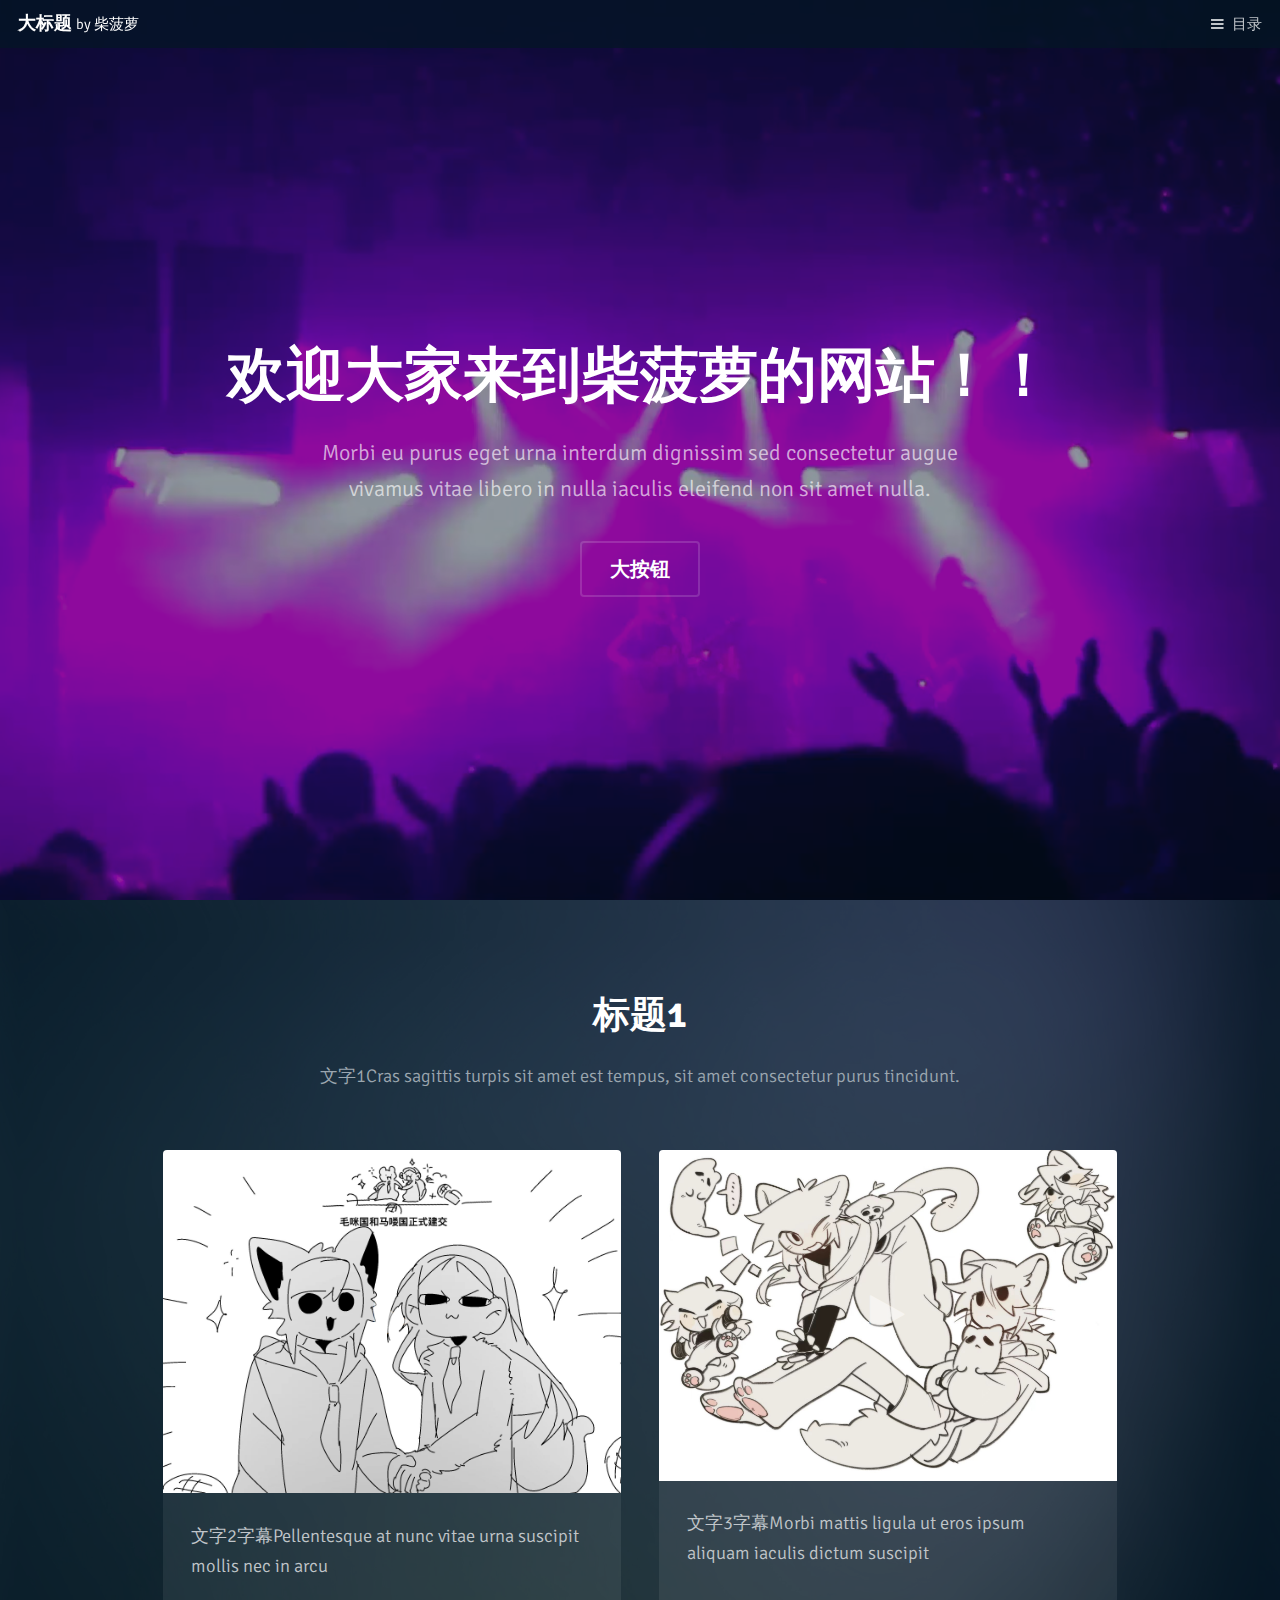
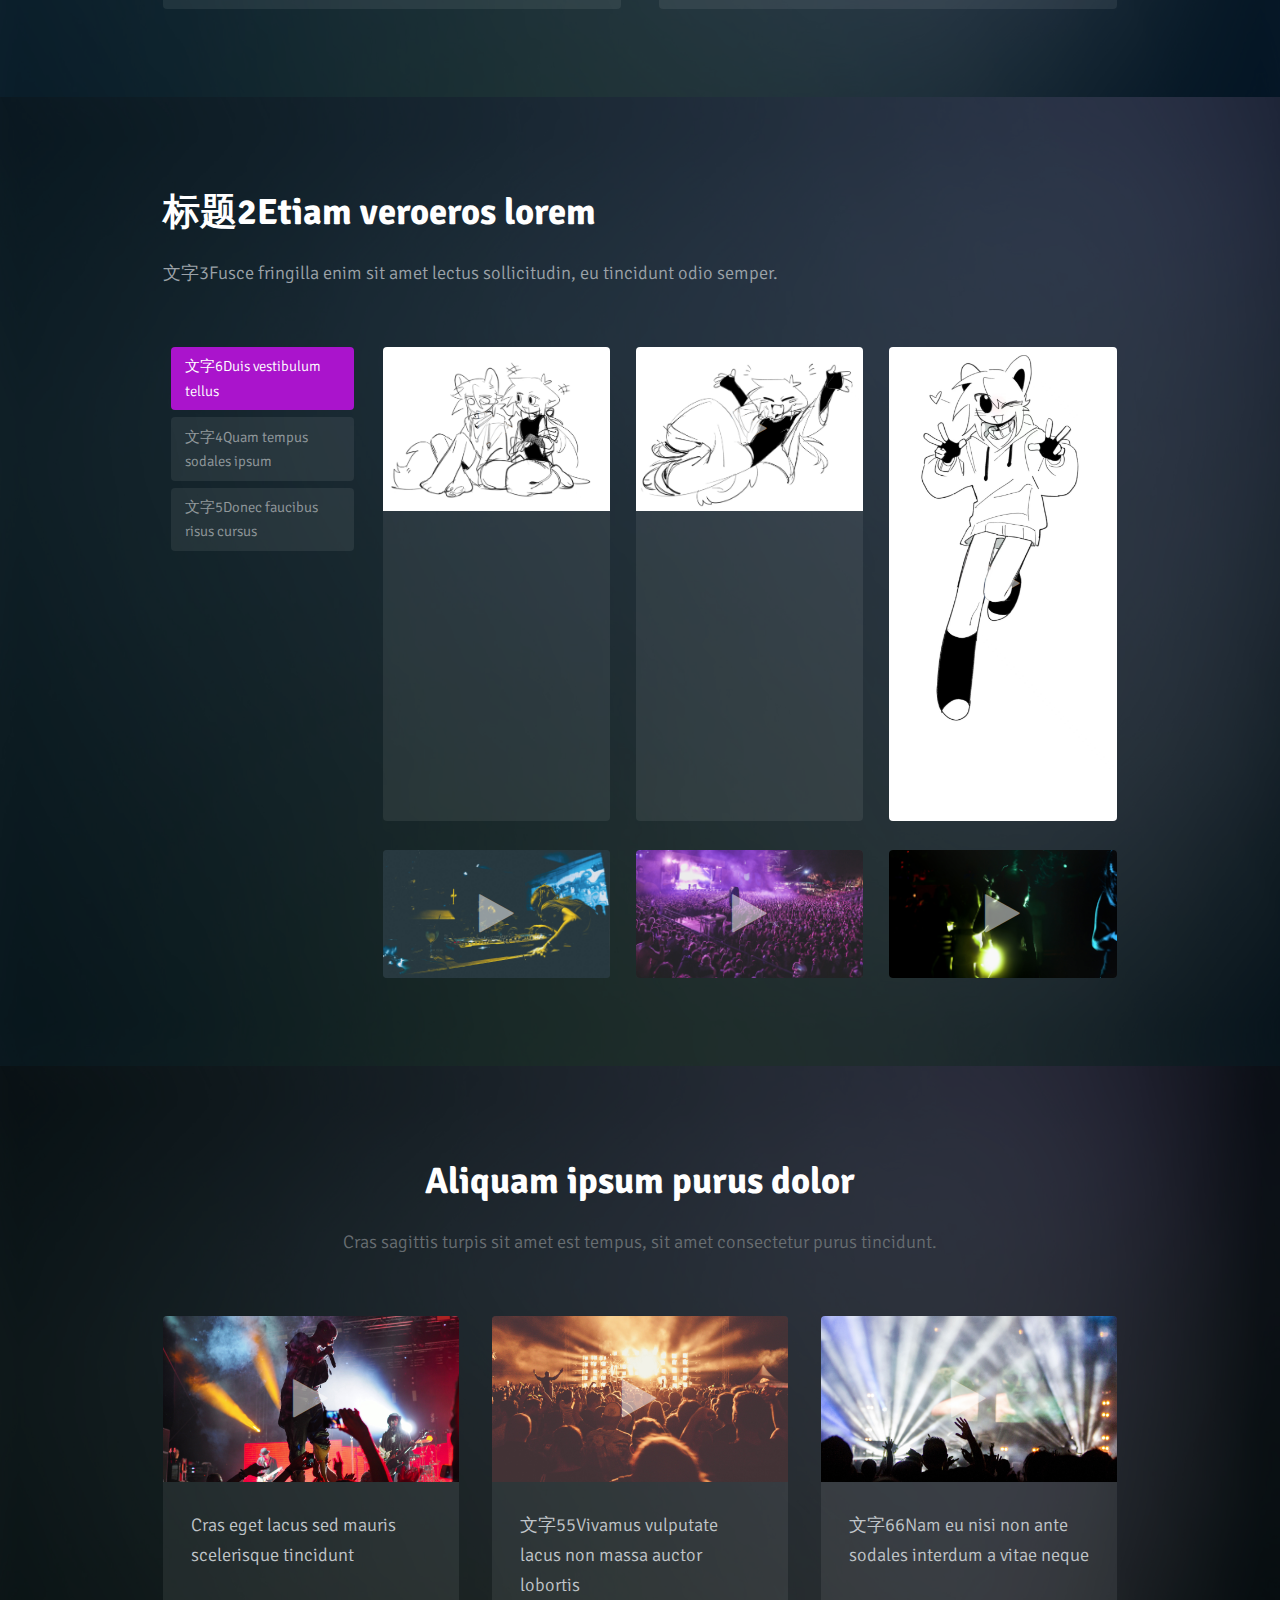
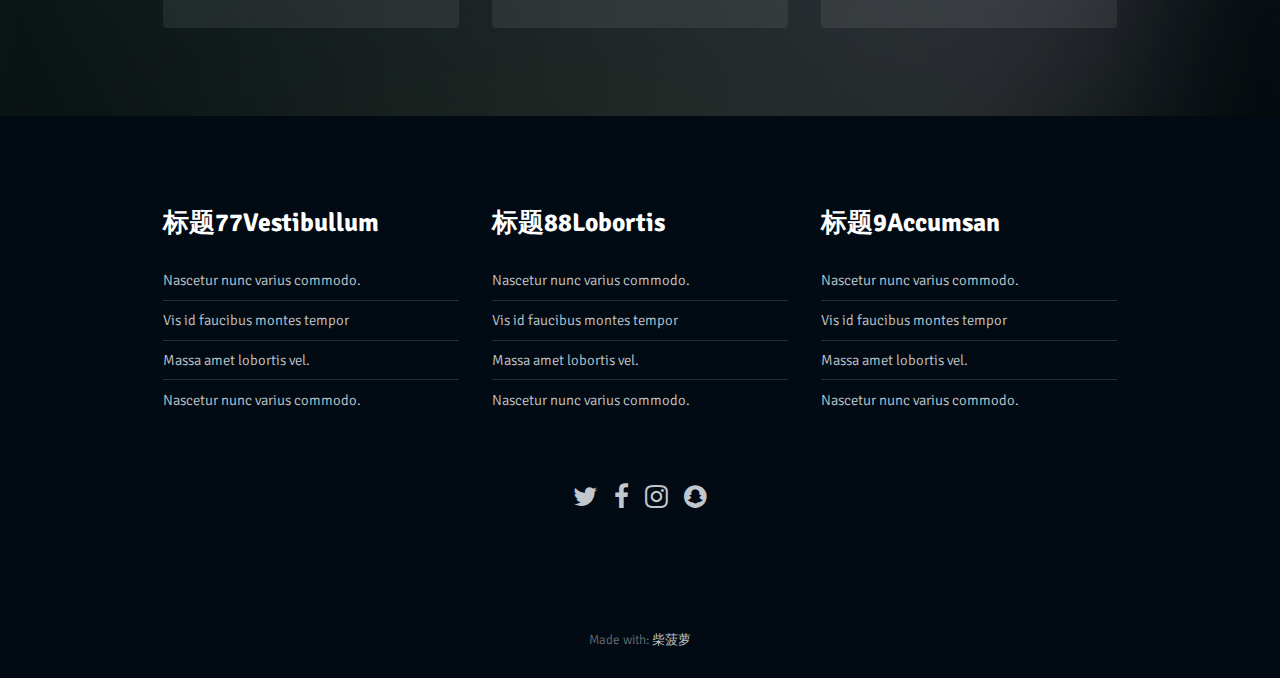
==== index.html @ 79ccf0c8 "第一次上传" ====
<!DOCTYPE HTML>
<!--
	Broadcast by TEMPLATED
	templated.co @templatedco
	Released for free under the Creative Commons Attribution 3.0 license (templated.co/license)
--><html>
	<head>
		<title>Chai Pineapple</title>
		<meta charset="utf-8">
		<meta name="robots" content="index, follow, max-image-preview:large, max-snippet:-1, max-video-preview:-1">
		<meta name="viewport" content="width=device-width, initial-scale=1">
		<link rel="stylesheet" href="assets/css/main.css">
	</head>
	<body>

		<!-- Header -->
			<header id="header">
				<h1><a href="#">大标题 <span>by 柴菠萝</span></a></h1>
				<a href="#menu">目录</a>
			</header>

		<!-- Nav -->
			<nav id="menu">
				<ul class="links">
					<li><a href="index.html">主页</a></li>
					<li><a href="generic.html">Generic</a></li>
					<li><a href="elements.html">Elements</a></li>
				</ul>
			</nav>

			<!-- Banner -->
			<!--
				To use a video as your background, set data-video to the name of your video without
				its extension (eg. images/banner). Your video must be available in both .mp4 and .webm
				formats to work correctly.
			-->
				<section id="banner" data-video="images/小视频菠萝">
					<div class="inner">
						<header>
							<h1>欢迎大家来到柴菠萝的网站！！</h1>
							<p>Morbi eu purus eget urna interdum dignissim sed consectetur augue<br>
							vivamus vitae libero in nulla iaculis eleifend non sit amet nulla.</p>
						</header>
						<a href="#main" class="button big alt scrolly">大按钮</a>
					</div>

				</section>

		<!-- Main -->
			<div id="main">

			<!-- One -->
				<section class="wrapper style1">
					<div class="inner">
						<header class="align-center">
							<h2>标题1</h2>
							<p>文字1Cras sagittis turpis sit amet est tempus, sit amet consectetur purus tincidunt.</p>
						</header>
						<!-- 2 Column Video Section -->
							<div class="flex flex-2">
								<div class="video col">
									<div class="image fit">
										<img src="images/建交.jpg" alt="">
										<div class="arrow">
											<div class="icon fa-play"></div>
										</div>
									</div>
									<p class="caption">
										文字2字幕Pellentesque at nunc vitae urna suscipit mollis nec in arcu
									</p>
									<a href="generic.html" class="link"><span>Click Me</span></a>
								</div>
								<div class="video col">
									<div class="image fit">
										<img src="images/双猫起飞图.jpg" alt="">
										<div class="arrow">
											<div class="icon fa-play"></div>
										</div>
									</div>
									<p class="caption">
										文字3字幕Morbi mattis ligula ut eros ipsum aliquam iaculis dictum suscipit
									</p>
									<a href="generic.html" class="link"><span>Click Me</span></a>
								</div>
							</div>
					</div>
				</section>

			<!-- Two -->
				<section class="wrapper style2">
					<div class="inner">
						<header>
							<h2>标题2Etiam veroeros lorem</h2>
							<p>文字3Fusce fringilla enim sit amet lectus sollicitudin, eu tincidunt odio semper.</p>
						</header>
						<!-- Tabbed Video Section -->
							<div class="flex flex-tabs">
								<ul class="tab-list">
									<li><a href="#" data-tab="tab-1" class="active">文字6Duis vestibulum tellus</a></li>
									<li><a href="#" data-tab="tab-2">文字4Quam tempus sodales ipsum</a></li>
									<li><a href="#" data-tab="tab-3">文字5Donec faucibus risus cursus</a></li>
								</ul>
								<div class="tabs">

									<!-- Tab 1 -->
										<div class="tab tab-1 flex flex-3 active">
											<!-- Video Thumbnail -->
												<div class="video col">
													<div class="image fit">
														<img src="images/双猫坐下图.jpg" alt="">
														<div class="arrow">
															<div class="icon fa-play"></div>
														</div>
													</div>
													<a href="generic.html" class="link"><span>Click Me</span></a>
												</div>
											<!-- Video Thumbnail -->
												<div class="video col">
													<div class="image fit">
														<img src="images/白猫举手欢呼.jpg" alt="">
														<div class="arrow">
															<div class="icon fa-play"></div>
														</div>
													</div>
													<a href="generic.html" class="link"><span>Click Me</span></a>
												</div>
											<!-- Video Thumbnail -->
												<div class="video col">
													<div class="image fit">
														<img src="images/白猫比叶.jpg" alt="">
														<div class="arrow">
															<div class="icon fa-play"></div>
														</div>
													</div>
													<a href="generic.html" class="link"><span>Click Me</span></a>
												</div>
											<!-- Video Thumbnail -->
												<div class="video col">
													<div class="image fit">
														<img src="images/pic04.jpg" alt="">
														<div class="arrow">
															<div class="icon fa-play"></div>
														</div>
													</div>
													<a href="generic.html" class="link"><span>Click Me</span></a>
												</div>
											<!-- Video Thumbnail -->
												<div class="video col">
													<div class="image fit">
														<img src="images/pic05.jpg" alt="">
														<div class="arrow">
															<div class="icon fa-play"></div>
														</div>
													</div>
													<a href="generic.html" class="link"><span>Click Me</span></a>
												</div>
											<!-- Video Thumbnail -->
												<div class="video col">
													<div class="image fit">
														<img src="images/pic06.jpg" alt="">
														<div class="arrow">
															<div class="icon fa-play"></div>
														</div>
													</div>
													<a href="generic.html" class="link"><span>Click Me</span></a>
												</div>
										</div>

									<!-- Tab 2 -->
										<div class="tab tab-2 flex flex-3">
											<!-- Video Thumbnail -->
												<div class="video col">
													<div class="image fit">
														<img src="images/pic06.jpg" alt="">
														<div class="arrow">
															<div class="icon fa-play"></div>
														</div>
													</div>
													<a href="generic.html" class="link"><span>Click Me</span></a>
												</div>
											<!-- Video Thumbnail -->
												<div class="video col">
													<div class="image fit">
														<img src="images/pic05.jpg" alt="">
														<div class="arrow">
															<div class="icon fa-play"></div>
														</div>
													</div>
													<a href="generic.html" class="link"><span>Click Me</span></a>
												</div>
											<!-- Video Thumbnail -->
												<div class="video col">
													<div class="image fit">
														<img src="images/pic04.jpg" alt="">
														<div class="arrow">
															<div class="icon fa-play"></div>
														</div>
													</div>
													<a href="generic.html" class="link"><span>Click Me</span></a>
												</div>
											<!-- Video Thumbnail -->
												<div class="video col">
													<div class="image fit">
														<img src="images/pic03.jpg" alt="">
														<div class="arrow">
															<div class="icon fa-play"></div>
														</div>
													</div>
													<a href="generic.html" class="link"><span>Click Me</span></a>
												</div>
											<!-- Video Thumbnail -->
												<div class="video col">
													<div class="image fit">
														<img src="images/pic02.jpg" alt="">
														<div class="arrow">
															<div class="icon fa-play"></div>
														</div>
													</div>
													<a href="generic.html" class="link"><span>Click Me</span></a>
												</div>
											<!-- Video Thumbnail -->
												<div class="video col">
													<div class="image fit">
														<img src="images/pic01.jpg" alt="">
														<div class="arrow">
															<div class="icon fa-play"></div>
														</div>
													</div>
													<a href="generic.html" class="link"><span>Click Me</span></a>
												</div>
										</div>

									<!-- Tab 3 -->
										<div class="tab tab-3 flex flex-3">
											<!-- Video Thumbnail -->
												<div class="video col">
													<div class="image fit">
														<img src="images/pic03.jpg" alt="">
														<div class="arrow">
															<div class="icon fa-play"></div>
														</div>
													</div>
													<a href="generic.html" class="link"><span>Click Me</span></a>
												</div>
											<!-- Video Thumbnail -->
												<div class="video col">
													<div class="image fit">
														<img src="images/pic02.jpg" alt="">
														<div class="arrow">
															<div class="icon fa-play"></div>
														</div>
													</div>
													<a href="generic.html" class="link"><span>Click Me</span></a>
												</div>
											<!-- Video Thumbnail -->
												<div class="video col">
													<div class="image fit">
														<img src="images/pic01.jpg" alt="">
														<div class="arrow">
															<div class="icon fa-play"></div>
														</div>
													</div>
													<a href="generic.html" class="link"><span>Click Me</span></a>
												</div>
											<!-- Video Thumbnail -->
												<div class="video col">
													<div class="image fit">
														<img src="images/pic06.jpg" alt="">
														<div class="arrow">
															<div class="icon fa-play"></div>
														</div>
													</div>
													<a href="generic.html" class="link"><span>Click Me</span></a>
												</div>
											<!-- Video Thumbnail -->
												<div class="video col">
													<div class="image fit">
														<img src="images/pic05.jpg" alt="">
														<div class="arrow">
															<div class="icon fa-play"></div>
														</div>
													</div>
													<a href="generic.html" class="link"><span>Click Me</span></a>
												</div>
											<!-- Video Thumbnail -->
												<div class="video col">
													<div class="image fit">
														<img src="images/pic04.jpg" alt="">
														<div class="arrow">
															<div class="icon fa-play"></div>
														</div>
													</div>
													<a href="generic.html" class="link"><span>Click Me</span></a>
												</div>
										</div>

								</div>
							</div>
					</div>
				</section>

			<!-- Three -->
				<section class="wrapper ">
					<div class="inner">
						<header class="align-center">
							<h2>Aliquam ipsum purus dolor</h2>
							<p>Cras sagittis turpis sit amet est tempus, sit amet consectetur purus tincidunt.</p>
						</header>

						<!-- 3 Column Video Section -->
							<div class="flex flex-3">
								<div class="video col">
									<div class="image fit">
										<img src="images/pic09.jpg" alt="">
										<div class="arrow">
											<div class="icon fa-play"></div>
										</div>
									</div>
									<p class="caption">
										Cras eget lacus sed mauris scelerisque tincidunt
									</p>
									<a href="generic.html" class="link"><span>Click Me</span></a>
								</div>
								<div class="video col">
									<div class="image fit">
										<img src="images/pic10.jpg" alt="">
										<div class="arrow">
											<div class="icon fa-play"></div>
										</div>
									</div>
									<p class="caption">
										文字55Vivamus vulputate lacus non massa auctor lobortis
									</p>
									<a href="generic.html" class="link"><span>Click Me</span></a>
								</div>
								<div class="video col">
									<div class="image fit">
										<img src="images/pic11.jpg" alt="">
										<div class="arrow">
											<div class="icon fa-play"></div>
										</div>
									</div>
									<p class="caption">
										文字66Nam eu nisi non ante sodales interdum a vitae neque
									</p>
									<a href="generic.html" class="link"><span>Click Me</span></a>
								</div>
							</div>
					</div>
				</section>

			</div>

		<!-- Footer -->
			<footer id="footer">
				<div class="inner">
					<div class="flex flex-3">
						<div class="col">
							<h3>标题77Vestibullum</h3>
							<ul class="alt">
								<li><a href="#">Nascetur nunc varius commodo.</a></li>
								<li><a href="#">Vis id faucibus montes tempor</a></li>
								<li><a href="#">Massa amet lobortis vel.</a></li>
								<li><a href="#">Nascetur nunc varius commodo.</a></li>
							</ul>
						</div>
						<div class="col">
							<h3>标题88Lobortis</h3>
							<ul class="alt">
								<li><a href="#">Nascetur nunc varius commodo.</a></li>
								<li><a href="#">Vis id faucibus montes tempor</a></li>
								<li><a href="#">Massa amet lobortis vel.</a></li>
								<li><a href="#">Nascetur nunc varius commodo.</a></li>
							</ul>
						</div>
						<div class="col">
							<h3>标题9Accumsan</h3>
							<ul class="alt">
								<li><a href="#">Nascetur nunc varius commodo.</a></li>
								<li><a href="#">Vis id faucibus montes tempor</a></li>
								<li><a href="#">Massa amet lobortis vel.</a></li>
								<li><a href="#">Nascetur nunc varius commodo.</a></li>
							</ul>
						</div>
					</div>
				</div>
				<div class="copyright">
					<ul class="icons">
						<li><a href="#" class="icon fa-twitter"><span class="label">Twitter</span></a></li>
						<li><a href="#" class="icon fa-facebook"><span class="label">Facebook</span></a></li>
						<li><a href="#" class="icon fa-instagram"><span class="label">Instagram</span></a></li>
						<li><a href="#" class="icon fa-snapchat"><span class="label">Snapchat</span></a></li>
					</ul>
				</div>
			</footer>

		<div class="copyright">
			Made with: <a href="https://templated.co/">柴菠萝</a>
		</div>

		<!-- Scripts -->
			<script src="assets/js/jquery.min.js"></script>
			<script src="assets/js/jquery.scrolly.min.js"></script>
			<script src="assets/js/skel.min.js"></script>
			<script src="assets/js/util.js"></script>
			<script src="assets/js/main.js"></script>

	</body>
</html>
---- assets/css/main.css ----
@charset "UTF-8";
@import url(font-awesome.min.css);
@import url("https://fonts.googleapis.com/css?family=Signika:300,700");

/*
	Broadcast by TEMPLATED
	templated.co @templatedco
	Released for free under the Creative Commons Attribution 3.0 license (templated.co/license)
*/

/* Reset */

	html, body, div, span, applet, object, iframe, h1, h2, h3, h4, h5, h6, p, blockquote, pre, a, abbr, acronym, address, big, cite, code, del, dfn, em, img, ins, kbd, q, s, samp, small, strike, strong, sub, sup, tt, var, b, u, i, center, dl, dt, dd, ol, ul, li, fieldset, form, label, legend, table, caption, tbody, tfoot, thead, tr, th, td, article, aside, canvas, details, embed, figure, figcaption, footer, header, hgroup, menu, nav, output, ruby, section, summary, time, mark, audio, video {
		margin: 0;
		padding: 0;
		border: 0;
		font-size: 100%;
		font: inherit;
		vertical-align: baseline;
	}
.image.fit img {
	width: 100%;
	height: auto;
}
	article, aside, details, figcaption, figure, footer, header, hgroup, menu, nav, section {
		display: block;
	}

	body {
		line-height: 1;
	}

	ol, ul {
		list-style: none;
	}

	blockquote, q {
		quotes: none;
	}

	blockquote:before, blockquote:after, q:before, q:after {
		content: '';
		content: none;
	}

	table {
		border-collapse: collapse;
		border-spacing: 0;
	}

	body {
		-webkit-text-size-adjust: none;
	}

/* Box Model */

	*, *:before, *:after {
		-moz-box-sizing: border-box;
		-webkit-box-sizing: border-box;
		box-sizing: border-box;
	}

/* Containers */

	.container {
		margin-left: auto;
		margin-right: auto;
	}

	.container.\31 25\25 {
		width: 100%;
		max-width: 100em;
		min-width: 80em;
	}

	.container.\37 5\25 {
		width: 60em;
	}

	.container.\35 0\25 {
		width: 40em;
	}

	.container.\32 5\25 {
		width: 20em;
	}

	.container {
		width: 80em;
	}

	@media screen and (max-width: 1680px) {

		.container.\31 25\25 {
			width: 100%;
			max-width: 100em;
			min-width: 80em;
		}

		.container.\37 5\25 {
			width: 60em;
		}

		.container.\35 0\25 {
			width: 40em;
		}

		.container.\32 5\25 {
			width: 20em;
		}

		.container {
			width: 80em;
		}

	}

	@media screen and (max-width: 1280px) {

		.container.\31 25\25 {
			width: 100%;
			max-width: 81.25em;
			min-width: 65em;
		}

		.container.\37 5\25 {
			width: 48.75em;
		}

		.container.\35 0\25 {
			width: 32.5em;
		}

		.container.\32 5\25 {
			width: 16.25em;
		}

		.container {
			width: 65em;
		}

	}

	@media screen and (max-width: 980px) {

		.container.\31 25\25 {
			width: 100%;
			max-width: 112.5%;
			min-width: 90%;
		}

		.container.\37 5\25 {
			width: 67.5%;
		}

		.container.\35 0\25 {
			width: 45%;
		}

		.container.\32 5\25 {
			width: 22.5%;
		}

		.container {
			width: 90%;
		}

	}

	@media screen and (max-width: 736px) {

		.container.\31 25\25 {
			width: 100%;
			max-width: 112.5%;
			min-width: 90%;
		}

		.container.\37 5\25 {
			width: 67.5%;
		}

		.container.\35 0\25 {
			width: 45%;
		}

		.container.\32 5\25 {
			width: 22.5%;
		}

		.container {
			width: 90% !important;
		}

	}

	@media screen and (max-width: 480px) {

		.container.\31 25\25 {
			width: 100%;
			max-width: 112.5%;
			min-width: 90%;
		}

		.container.\37 5\25 {
			width: 67.5%;
		}

		.container.\35 0\25 {
			width: 45%;
		}

		.container.\32 5\25 {
			width: 22.5%;
		}

		.container {
			width: 90% !important;
		}

	}

/* Grid */

	.row {
		border-bottom: solid 1px transparent;
		-moz-box-sizing: border-box;
		-webkit-box-sizing: border-box;
		box-sizing: border-box;
	}

	.row > * {
		float: left;
		-moz-box-sizing: border-box;
		-webkit-box-sizing: border-box;
		box-sizing: border-box;
	}

	.row:after, .row:before {
		content: '';
		display: block;
		clear: both;
		height: 0;
	}

	.row.uniform > * > :first-child {
		margin-top: 0;
	}

	.row.uniform > * > :last-child {
		margin-bottom: 0;
	}

	.row.\30 \25 > * {
		padding: 0 0 0 0em;
	}

	.row.\30 \25 {
		margin: 0 0 -1px 0em;
	}

	.row.uniform.\30 \25 > * {
		padding: 0em 0 0 0em;
	}

	.row.uniform.\30 \25 {
		margin: 0em 0 -1px 0em;
	}

	.row > * {
		padding: 0 0 0 2em;
	}

	.row {
		margin: 0 0 -1px -2em;
	}

	.row.uniform > * {
		padding: 2em 0 0 2em;
	}

	.row.uniform {
		margin: -2em 0 -1px -2em;
	}

	.row.\32 00\25 > * {
		padding: 0 0 0 4em;
	}

	.row.\32 00\25 {
		margin: 0 0 -1px -4em;
	}

	.row.uniform.\32 00\25 > * {
		padding: 4em 0 0 4em;
	}

	.row.uniform.\32 00\25 {
		margin: -4em 0 -1px -4em;
	}

	.row.\31 50\25 > * {
		padding: 0 0 0 3em;
	}

	.row.\31 50\25 {
		margin: 0 0 -1px -3em;
	}

	.row.uniform.\31 50\25 > * {
		padding: 3em 0 0 3em;
	}

	.row.uniform.\31 50\25 {
		margin: -3em 0 -1px -3em;
	}

	.row.\35 0\25 > * {
		padding: 0 0 0 1em;
	}

	.row.\35 0\25 {
		margin: 0 0 -1px -1em;
	}

	.row.uniform.\35 0\25 > * {
		padding: 1em 0 0 1em;
	}

	.row.uniform.\35 0\25 {
		margin: -1em 0 -1px -1em;
	}

	.row.\32 5\25 > * {
		padding: 0 0 0 0.5em;
	}

	.row.\32 5\25 {
		margin: 0 0 -1px -0.5em;
	}

	.row.uniform.\32 5\25 > * {
		padding: 0.5em 0 0 0.5em;
	}

	.row.uniform.\32 5\25 {
		margin: -0.5em 0 -1px -0.5em;
	}

	.\31 2u, .\31 2u\24 {
		width: 100%;
		clear: none;
		margin-left: 0;
	}

	.\31 1u, .\31 1u\24 {
		width: 91.6666666667%;
		clear: none;
		margin-left: 0;
	}

	.\31 0u, .\31 0u\24 {
		width: 83.3333333333%;
		clear: none;
		margin-left: 0;
	}

	.\39 u, .\39 u\24 {
		width: 75%;
		clear: none;
		margin-left: 0;
	}

	.\38 u, .\38 u\24 {
		width: 66.6666666667%;
		clear: none;
		margin-left: 0;
	}

	.\37 u, .\37 u\24 {
		width: 58.3333333333%;
		clear: none;
		margin-left: 0;
	}

	.\36 u, .\36 u\24 {
		width: 50%;
		clear: none;
		margin-left: 0;
	}

	.\35 u, .\35 u\24 {
		width: 41.6666666667%;
		clear: none;
		margin-left: 0;
	}

	.\34 u, .\34 u\24 {
		width: 33.3333333333%;
		clear: none;
		margin-left: 0;
	}

	.\33 u, .\33 u\24 {
		width: 25%;
		clear: none;
		margin-left: 0;
	}

	.\32 u, .\32 u\24 {
		width: 16.6666666667%;
		clear: none;
		margin-left: 0;
	}

	.\31 u, .\31 u\24 {
		width: 8.3333333333%;
		clear: none;
		margin-left: 0;
	}

	.\31 2u\24 + *,
	.\31 1u\24 + *,
	.\31 0u\24 + *,
	.\39 u\24 + *,
	.\38 u\24 + *,
	.\37 u\24 + *,
	.\36 u\24 + *,
	.\35 u\24 + *,
	.\34 u\24 + *,
	.\33 u\24 + *,
	.\32 u\24 + *,
	.\31 u\24 + * {
		clear: left;
	}

	.\-11u {
		margin-left: 91.66667%;
	}

	.\-10u {
		margin-left: 83.33333%;
	}

	.\-9u {
		margin-left: 75%;
	}

	.\-8u {
		margin-left: 66.66667%;
	}

	.\-7u {
		margin-left: 58.33333%;
	}

	.\-6u {
		margin-left: 50%;
	}

	.\-5u {
		margin-left: 41.66667%;
	}

	.\-4u {
		margin-left: 33.33333%;
	}

	.\-3u {
		margin-left: 25%;
	}

	.\-2u {
		margin-left: 16.66667%;
	}

	.\-1u {
		margin-left: 8.33333%;
	}

	@media screen and (max-width: 1680px) {

		.row > * {
			padding: 0 0 0 2em;
		}

		.row {
			margin: 0 0 -1px -2em;
		}

		.row.uniform > * {
			padding: 2em 0 0 2em;
		}

		.row.uniform {
			margin: -2em 0 -1px -2em;
		}

		.row.\32 00\25 > * {
			padding: 0 0 0 4em;
		}

		.row.\32 00\25 {
			margin: 0 0 -1px -4em;
		}

		.row.uniform.\32 00\25 > * {
			padding: 4em 0 0 4em;
		}

		.row.uniform.\32 00\25 {
			margin: -4em 0 -1px -4em;
		}

		.row.\31 50\25 > * {
			padding: 0 0 0 3em;
		}

		.row.\31 50\25 {
			margin: 0 0 -1px -3em;
		}

		.row.uniform.\31 50\25 > * {
			padding: 3em 0 0 3em;
		}

		.row.uniform.\31 50\25 {
			margin: -3em 0 -1px -3em;
		}

		.row.\35 0\25 > * {
			padding: 0 0 0 1em;
		}

		.row.\35 0\25 {
			margin: 0 0 -1px -1em;
		}

		.row.uniform.\35 0\25 > * {
			padding: 1em 0 0 1em;
		}

		.row.uniform.\35 0\25 {
			margin: -1em 0 -1px -1em;
		}

		.row.\32 5\25 > * {
			padding: 0 0 0 0.5em;
		}

		.row.\32 5\25 {
			margin: 0 0 -1px -0.5em;
		}

		.row.uniform.\32 5\25 > * {
			padding: 0.5em 0 0 0.5em;
		}

		.row.uniform.\32 5\25 {
			margin: -0.5em 0 -1px -0.5em;
		}

		.\31 2u\28xlarge\29, .\31 2u\24\28xlarge\29 {
			width: 100%;
			clear: none;
			margin-left: 0;
		}

		.\31 1u\28xlarge\29, .\31 1u\24\28xlarge\29 {
			width: 91.6666666667%;
			clear: none;
			margin-left: 0;
		}

		.\31 0u\28xlarge\29, .\31 0u\24\28xlarge\29 {
			width: 83.3333333333%;
			clear: none;
			margin-left: 0;
		}

		.\39 u\28xlarge\29, .\39 u\24\28xlarge\29 {
			width: 75%;
			clear: none;
			margin-left: 0;
		}

		.\38 u\28xlarge\29, .\38 u\24\28xlarge\29 {
			width: 66.6666666667%;
			clear: none;
			margin-left: 0;
		}

		.\37 u\28xlarge\29, .\37 u\24\28xlarge\29 {
			width: 58.3333333333%;
			clear: none;
			margin-left: 0;
		}

		.\36 u\28xlarge\29, .\36 u\24\28xlarge\29 {
			width: 50%;
			clear: none;
			margin-left: 0;
		}

		.\35 u\28xlarge\29, .\35 u\24\28xlarge\29 {
			width: 41.6666666667%;
			clear: none;
			margin-left: 0;
		}

		.\34 u\28xlarge\29, .\34 u\24\28xlarge\29 {
			width: 33.3333333333%;
			clear: none;
			margin-left: 0;
		}

		.\33 u\28xlarge\29, .\33 u\24\28xlarge\29 {
			width: 25%;
			clear: none;
			margin-left: 0;
		}

		.\32 u\28xlarge\29, .\32 u\24\28xlarge\29 {
			width: 16.6666666667%;
			clear: none;
			margin-left: 0;
		}

		.\31 u\28xlarge\29, .\31 u\24\28xlarge\29 {
			width: 8.3333333333%;
			clear: none;
			margin-left: 0;
		}

		.\31 2u\24\28xlarge\29 + *,
		.\31 1u\24\28xlarge\29 + *,
		.\31 0u\24\28xlarge\29 + *,
		.\39 u\24\28xlarge\29 + *,
		.\38 u\24\28xlarge\29 + *,
		.\37 u\24\28xlarge\29 + *,
		.\36 u\24\28xlarge\29 + *,
		.\35 u\24\28xlarge\29 + *,
		.\34 u\24\28xlarge\29 + *,
		.\33 u\24\28xlarge\29 + *,
		.\32 u\24\28xlarge\29 + *,
		.\31 u\24\28xlarge\29 + * {
			clear: left;
		}

		.\-11u\28xlarge\29 {
			margin-left: 91.66667%;
		}

		.\-10u\28xlarge\29 {
			margin-left: 83.33333%;
		}

		.\-9u\28xlarge\29 {
			margin-left: 75%;
		}

		.\-8u\28xlarge\29 {
			margin-left: 66.66667%;
		}

		.\-7u\28xlarge\29 {
			margin-left: 58.33333%;
		}

		.\-6u\28xlarge\29 {
			margin-left: 50%;
		}

		.\-5u\28xlarge\29 {
			margin-left: 41.66667%;
		}

		.\-4u\28xlarge\29 {
			margin-left: 33.33333%;
		}

		.\-3u\28xlarge\29 {
			margin-left: 25%;
		}

		.\-2u\28xlarge\29 {
			margin-left: 16.66667%;
		}

		.\-1u\28xlarge\29 {
			margin-left: 8.33333%;
		}

	}

	@media screen and (max-width: 1280px) {

		.row > * {
			padding: 0 0 0 1.5em;
		}

		.row {
			margin: 0 0 -1px -1.5em;
		}

		.row.uniform > * {
			padding: 1.5em 0 0 1.5em;
		}

		.row.uniform {
			margin: -1.5em 0 -1px -1.5em;
		}

		.row.\32 00\25 > * {
			padding: 0 0 0 3em;
		}

		.row.\32 00\25 {
			margin: 0 0 -1px -3em;
		}

		.row.uniform.\32 00\25 > * {
			padding: 3em 0 0 3em;
		}

		.row.uniform.\32 00\25 {
			margin: -3em 0 -1px -3em;
		}

		.row.\31 50\25 > * {
			padding: 0 0 0 2.25em;
		}

		.row.\31 50\25 {
			margin: 0 0 -1px -2.25em;
		}

		.row.uniform.\31 50\25 > * {
			padding: 2.25em 0 0 2.25em;
		}

		.row.uniform.\31 50\25 {
			margin: -2.25em 0 -1px -2.25em;
		}

		.row.\35 0\25 > * {
			padding: 0 0 0 0.75em;
		}

		.row.\35 0\25 {
			margin: 0 0 -1px -0.75em;
		}

		.row.uniform.\35 0\25 > * {
			padding: 0.75em 0 0 0.75em;
		}

		.row.uniform.\35 0\25 {
			margin: -0.75em 0 -1px -0.75em;
		}

		.row.\32 5\25 > * {
			padding: 0 0 0 0.375em;
		}

		.row.\32 5\25 {
			margin: 0 0 -1px -0.375em;
		}

		.row.uniform.\32 5\25 > * {
			padding: 0.375em 0 0 0.375em;
		}

		.row.uniform.\32 5\25 {
			margin: -0.375em 0 -1px -0.375em;
		}

		.\31 2u\28large\29, .\31 2u\24\28large\29 {
			width: 100%;
			clear: none;
			margin-left: 0;
		}

		.\31 1u\28large\29, .\31 1u\24\28large\29 {
			width: 91.6666666667%;
			clear: none;
			margin-left: 0;
		}

		.\31 0u\28large\29, .\31 0u\24\28large\29 {
			width: 83.3333333333%;
			clear: none;
			margin-left: 0;
		}

		.\39 u\28large\29, .\39 u\24\28large\29 {
			width: 75%;
			clear: none;
			margin-left: 0;
		}

		.\38 u\28large\29, .\38 u\24\28large\29 {
			width: 66.6666666667%;
			clear: none;
			margin-left: 0;
		}

		.\37 u\28large\29, .\37 u\24\28large\29 {
			width: 58.3333333333%;
			clear: none;
			margin-left: 0;
		}

		.\36 u\28large\29, .\36 u\24\28large\29 {
			width: 50%;
			clear: none;
			margin-left: 0;
		}

		.\35 u\28large\29, .\35 u\24\28large\29 {
			width: 41.6666666667%;
			clear: none;
			margin-left: 0;
		}

		.\34 u\28large\29, .\34 u\24\28large\29 {
			width: 33.3333333333%;
			clear: none;
			margin-left: 0;
		}

		.\33 u\28large\29, .\33 u\24\28large\29 {
			width: 25%;
			clear: none;
			margin-left: 0;
		}

		.\32 u\28large\29, .\32 u\24\28large\29 {
			width: 16.6666666667%;
			clear: none;
			margin-left: 0;
		}

		.\31 u\28large\29, .\31 u\24\28large\29 {
			width: 8.3333333333%;
			clear: none;
			margin-left: 0;
		}

		.\31 2u\24\28large\29 + *,
		.\31 1u\24\28large\29 + *,
		.\31 0u\24\28large\29 + *,
		.\39 u\24\28large\29 + *,
		.\38 u\24\28large\29 + *,
		.\37 u\24\28large\29 + *,
		.\36 u\24\28large\29 + *,
		.\35 u\24\28large\29 + *,
		.\34 u\24\28large\29 + *,
		.\33 u\24\28large\29 + *,
		.\32 u\24\28large\29 + *,
		.\31 u\24\28large\29 + * {
			clear: left;
		}

		.\-11u\28large\29 {
			margin-left: 91.66667%;
		}

		.\-10u\28large\29 {
			margin-left: 83.33333%;
		}

		.\-9u\28large\29 {
			margin-left: 75%;
		}

		.\-8u\28large\29 {
			margin-left: 66.66667%;
		}

		.\-7u\28large\29 {
			margin-left: 58.33333%;
		}

		.\-6u\28large\29 {
			margin-left: 50%;
		}

		.\-5u\28large\29 {
			margin-left: 41.66667%;
		}

		.\-4u\28large\29 {
			margin-left: 33.33333%;
		}

		.\-3u\28large\29 {
			margin-left: 25%;
		}

		.\-2u\28large\29 {
			margin-left: 16.66667%;
		}

		.\-1u\28large\29 {
			margin-left: 8.33333%;
		}

	}

	@media screen and (max-width: 980px) {

		.row > * {
			padding: 0 0 0 1.5em;
		}

		.row {
			margin: 0 0 -1px -1.5em;
		}

		.row.uniform > * {
			padding: 1.5em 0 0 1.5em;
		}

		.row.uniform {
			margin: -1.5em 0 -1px -1.5em;
		}

		.row.\32 00\25 > * {
			padding: 0 0 0 3em;
		}

		.row.\32 00\25 {
			margin: 0 0 -1px -3em;
		}

		.row.uniform.\32 00\25 > * {
			padding: 3em 0 0 3em;
		}

		.row.uniform.\32 00\25 {
			margin: -3em 0 -1px -3em;
		}

		.row.\31 50\25 > * {
			padding: 0 0 0 2.25em;
		}

		.row.\31 50\25 {
			margin: 0 0 -1px -2.25em;
		}

		.row.uniform.\31 50\25 > * {
			padding: 2.25em 0 0 2.25em;
		}

		.row.uniform.\31 50\25 {
			margin: -2.25em 0 -1px -2.25em;
		}

		.row.\35 0\25 > * {
			padding: 0 0 0 0.75em;
		}

		.row.\35 0\25 {
			margin: 0 0 -1px -0.75em;
		}

		.row.uniform.\35 0\25 > * {
			padding: 0.75em 0 0 0.75em;
		}

		.row.uniform.\35 0\25 {
			margin: -0.75em 0 -1px -0.75em;
		}

		.row.\32 5\25 > * {
			padding: 0 0 0 0.375em;
		}

		.row.\32 5\25 {
			margin: 0 0 -1px -0.375em;
		}

		.row.uniform.\32 5\25 > * {
			padding: 0.375em 0 0 0.375em;
		}

		.row.uniform.\32 5\25 {
			margin: -0.375em 0 -1px -0.375em;
		}

		.\31 2u\28medium\29, .\31 2u\24\28medium\29 {
			width: 100%;
			clear: none;
			margin-left: 0;
		}

		.\31 1u\28medium\29, .\31 1u\24\28medium\29 {
			width: 91.6666666667%;
			clear: none;
			margin-left: 0;
		}

		.\31 0u\28medium\29, .\31 0u\24\28medium\29 {
			width: 83.3333333333%;
			clear: none;
			margin-left: 0;
		}

		.\39 u\28medium\29, .\39 u\24\28medium\29 {
			width: 75%;
			clear: none;
			margin-left: 0;
		}

		.\38 u\28medium\29, .\38 u\24\28medium\29 {
			width: 66.6666666667%;
			clear: none;
			margin-left: 0;
		}

		.\37 u\28medium\29, .\37 u\24\28medium\29 {
			width: 58.3333333333%;
			clear: none;
			margin-left: 0;
		}

		.\36 u\28medium\29, .\36 u\24\28medium\29 {
			width: 50%;
			clear: none;
			margin-left: 0;
		}

		.\35 u\28medium\29, .\35 u\24\28medium\29 {
			width: 41.6666666667%;
			clear: none;
			margin-left: 0;
		}

		.\34 u\28medium\29, .\34 u\24\28medium\29 {
			width: 33.3333333333%;
			clear: none;
			margin-left: 0;
		}

		.\33 u\28medium\29, .\33 u\24\28medium\29 {
			width: 25%;
			clear: none;
			margin-left: 0;
		}

		.\32 u\28medium\29, .\32 u\24\28medium\29 {
			width: 16.6666666667%;
			clear: none;
			margin-left: 0;
		}

		.\31 u\28medium\29, .\31 u\24\28medium\29 {
			width: 8.3333333333%;
			clear: none;
			margin-left: 0;
		}

		.\31 2u\24\28medium\29 + *,
		.\31 1u\24\28medium\29 + *,
		.\31 0u\24\28medium\29 + *,
		.\39 u\24\28medium\29 + *,
		.\38 u\24\28medium\29 + *,
		.\37 u\24\28medium\29 + *,
		.\36 u\24\28medium\29 + *,
		.\35 u\24\28medium\29 + *,
		.\34 u\24\28medium\29 + *,
		.\33 u\24\28medium\29 + *,
		.\32 u\24\28medium\29 + *,
		.\31 u\24\28medium\29 + * {
			clear: left;
		}

		.\-11u\28medium\29 {
			margin-left: 91.66667%;
		}

		.\-10u\28medium\29 {
			margin-left: 83.33333%;
		}

		.\-9u\28medium\29 {
			margin-left: 75%;
		}

		.\-8u\28medium\29 {
			margin-left: 66.66667%;
		}

		.\-7u\28medium\29 {
			margin-left: 58.33333%;
		}

		.\-6u\28medium\29 {
			margin-left: 50%;
		}

		.\-5u\28medium\29 {
			margin-left: 41.66667%;
		}

		.\-4u\28medium\29 {
			margin-left: 33.33333%;
		}

		.\-3u\28medium\29 {
			margin-left: 25%;
		}

		.\-2u\28medium\29 {
			margin-left: 16.66667%;
		}

		.\-1u\28medium\29 {
			margin-left: 8.33333%;
		}

	}

	@media screen and (max-width: 736px) {

		.row > * {
			padding: 0 0 0 1.25em;
		}

		.row {
			margin: 0 0 -1px -1.25em;
		}

		.row.uniform > * {
			padding: 1.25em 0 0 1.25em;
		}

		.row.uniform {
			margin: -1.25em 0 -1px -1.25em;
		}

		.row.\32 00\25 > * {
			padding: 0 0 0 2.5em;
		}

		.row.\32 00\25 {
			margin: 0 0 -1px -2.5em;
		}

		.row.uniform.\32 00\25 > * {
			padding: 2.5em 0 0 2.5em;
		}

		.row.uniform.\32 00\25 {
			margin: -2.5em 0 -1px -2.5em;
		}

		.row.\31 50\25 > * {
			padding: 0 0 0 1.875em;
		}

		.row.\31 50\25 {
			margin: 0 0 -1px -1.875em;
		}

		.row.uniform.\31 50\25 > * {
			padding: 1.875em 0 0 1.875em;
		}

		.row.uniform.\31 50\25 {
			margin: -1.875em 0 -1px -1.875em;
		}

		.row.\35 0\25 > * {
			padding: 0 0 0 0.625em;
		}

		.row.\35 0\25 {
			margin: 0 0 -1px -0.625em;
		}

		.row.uniform.\35 0\25 > * {
			padding: 0.625em 0 0 0.625em;
		}

		.row.uniform.\35 0\25 {
			margin: -0.625em 0 -1px -0.625em;
		}

		.row.\32 5\25 > * {
			padding: 0 0 0 0.3125em;
		}

		.row.\32 5\25 {
			margin: 0 0 -1px -0.3125em;
		}

		.row.uniform.\32 5\25 > * {
			padding: 0.3125em 0 0 0.3125em;
		}

		.row.uniform.\32 5\25 {
			margin: -0.3125em 0 -1px -0.3125em;
		}

		.\31 2u\28small\29, .\31 2u\24\28small\29 {
			width: 100%;
			clear: none;
			margin-left: 0;
		}

		.\31 1u\28small\29, .\31 1u\24\28small\29 {
			width: 91.6666666667%;
			clear: none;
			margin-left: 0;
		}

		.\31 0u\28small\29, .\31 0u\24\28small\29 {
			width: 83.3333333333%;
			clear: none;
			margin-left: 0;
		}

		.\39 u\28small\29, .\39 u\24\28small\29 {
			width: 75%;
			clear: none;
			margin-left: 0;
		}

		.\38 u\28small\29, .\38 u\24\28small\29 {
			width: 66.6666666667%;
			clear: none;
			margin-left: 0;
		}

		.\37 u\28small\29, .\37 u\24\28small\29 {
			width: 58.3333333333%;
			clear: none;
			margin-left: 0;
		}

		.\36 u\28small\29, .\36 u\24\28small\29 {
			width: 50%;
			clear: none;
			margin-left: 0;
		}

		.\35 u\28small\29, .\35 u\24\28small\29 {
			width: 41.6666666667%;
			clear: none;
			margin-left: 0;
		}

		.\34 u\28small\29, .\34 u\24\28small\29 {
			width: 33.3333333333%;
			clear: none;
			margin-left: 0;
		}

		.\33 u\28small\29, .\33 u\24\28small\29 {
			width: 25%;
			clear: none;
			margin-left: 0;
		}

		.\32 u\28small\29, .\32 u\24\28small\29 {
			width: 16.6666666667%;
			clear: none;
			margin-left: 0;
		}

		.\31 u\28small\29, .\31 u\24\28small\29 {
			width: 8.3333333333%;
			clear: none;
			margin-left: 0;
		}

		.\31 2u\24\28small\29 + *,
		.\31 1u\24\28small\29 + *,
		.\31 0u\24\28small\29 + *,
		.\39 u\24\28small\29 + *,
		.\38 u\24\28small\29 + *,
		.\37 u\24\28small\29 + *,
		.\36 u\24\28small\29 + *,
		.\35 u\24\28small\29 + *,
		.\34 u\24\28small\29 + *,
		.\33 u\24\28small\29 + *,
		.\32 u\24\28small\29 + *,
		.\31 u\24\28small\29 + * {
			clear: left;
		}

		.\-11u\28small\29 {
			margin-left: 91.66667%;
		}

		.\-10u\28small\29 {
			margin-left: 83.33333%;
		}

		.\-9u\28small\29 {
			margin-left: 75%;
		}

		.\-8u\28small\29 {
			margin-left: 66.66667%;
		}

		.\-7u\28small\29 {
			margin-left: 58.33333%;
		}

		.\-6u\28small\29 {
			margin-left: 50%;
		}

		.\-5u\28small\29 {
			margin-left: 41.66667%;
		}

		.\-4u\28small\29 {
			margin-left: 33.33333%;
		}

		.\-3u\28small\29 {
			margin-left: 25%;
		}

		.\-2u\28small\29 {
			margin-left: 16.66667%;
		}

		.\-1u\28small\29 {
			margin-left: 8.33333%;
		}

	}

	@media screen and (max-width: 480px) {

		.row > * {
			padding: 0 0 0 1.25em;
		}

		.row {
			margin: 0 0 -1px -1.25em;
		}

		.row.uniform > * {
			padding: 1.25em 0 0 1.25em;
		}

		.row.uniform {
			margin: -1.25em 0 -1px -1.25em;
		}

		.row.\32 00\25 > * {
			padding: 0 0 0 2.5em;
		}

		.row.\32 00\25 {
			margin: 0 0 -1px -2.5em;
		}

		.row.uniform.\32 00\25 > * {
			padding: 2.5em 0 0 2.5em;
		}

		.row.uniform.\32 00\25 {
			margin: -2.5em 0 -1px -2.5em;
		}

		.row.\31 50\25 > * {
			padding: 0 0 0 1.875em;
		}

		.row.\31 50\25 {
			margin: 0 0 -1px -1.875em;
		}

		.row.uniform.\31 50\25 > * {
			padding: 1.875em 0 0 1.875em;
		}

		.row.uniform.\31 50\25 {
			margin: -1.875em 0 -1px -1.875em;
		}

		.row.\35 0\25 > * {
			padding: 0 0 0 0.625em;
		}

		.row.\35 0\25 {
			margin: 0 0 -1px -0.625em;
		}

		.row.uniform.\35 0\25 > * {
			padding: 0.625em 0 0 0.625em;
		}

		.row.uniform.\35 0\25 {
			margin: -0.625em 0 -1px -0.625em;
		}

		.row.\32 5\25 > * {
			padding: 0 0 0 0.3125em;
		}

		.row.\32 5\25 {
			margin: 0 0 -1px -0.3125em;
		}

		.row.uniform.\32 5\25 > * {
			padding: 0.3125em 0 0 0.3125em;
		}

		.row.uniform.\32 5\25 {
			margin: -0.3125em 0 -1px -0.3125em;
		}

		.\31 2u\28xsmall\29, .\31 2u\24\28xsmall\29 {
			width: 100%;
			clear: none;
			margin-left: 0;
		}

		.\31 1u\28xsmall\29, .\31 1u\24\28xsmall\29 {
			width: 91.6666666667%;
			clear: none;
			margin-left: 0;
		}

		.\31 0u\28xsmall\29, .\31 0u\24\28xsmall\29 {
			width: 83.3333333333%;
			clear: none;
			margin-left: 0;
		}

		.\39 u\28xsmall\29, .\39 u\24\28xsmall\29 {
			width: 75%;
			clear: none;
			margin-left: 0;
		}

		.\38 u\28xsmall\29, .\38 u\24\28xsmall\29 {
			width: 66.6666666667%;
			clear: none;
			margin-left: 0;
		}

		.\37 u\28xsmall\29, .\37 u\24\28xsmall\29 {
			width: 58.3333333333%;
			clear: none;
			margin-left: 0;
		}

		.\36 u\28xsmall\29, .\36 u\24\28xsmall\29 {
			width: 50%;
			clear: none;
			margin-left: 0;
		}

		.\35 u\28xsmall\29, .\35 u\24\28xsmall\29 {
			width: 41.6666666667%;
			clear: none;
			margin-left: 0;
		}

		.\34 u\28xsmall\29, .\34 u\24\28xsmall\29 {
			width: 33.3333333333%;
			clear: none;
			margin-left: 0;
		}

		.\33 u\28xsmall\29, .\33 u\24\28xsmall\29 {
			width: 25%;
			clear: none;
			margin-left: 0;
		}

		.\32 u\28xsmall\29, .\32 u\24\28xsmall\29 {
			width: 16.6666666667%;
			clear: none;
			margin-left: 0;
		}

		.\31 u\28xsmall\29, .\31 u\24\28xsmall\29 {
			width: 8.3333333333%;
			clear: none;
			margin-left: 0;
		}

		.\31 2u\24\28xsmall\29 + *,
		.\31 1u\24\28xsmall\29 + *,
		.\31 0u\24\28xsmall\29 + *,
		.\39 u\24\28xsmall\29 + *,
		.\38 u\24\28xsmall\29 + *,
		.\37 u\24\28xsmall\29 + *,
		.\36 u\24\28xsmall\29 + *,
		.\35 u\24\28xsmall\29 + *,
		.\34 u\24\28xsmall\29 + *,
		.\33 u\24\28xsmall\29 + *,
		.\32 u\24\28xsmall\29 + *,
		.\31 u\24\28xsmall\29 + * {
			clear: left;
		}

		.\-11u\28xsmall\29 {
			margin-left: 91.66667%;
		}

		.\-10u\28xsmall\29 {
			margin-left: 83.33333%;
		}

		.\-9u\28xsmall\29 {
			margin-left: 75%;
		}

		.\-8u\28xsmall\29 {
			margin-left: 66.66667%;
		}

		.\-7u\28xsmall\29 {
			margin-left: 58.33333%;
		}

		.\-6u\28xsmall\29 {
			margin-left: 50%;
		}

		.\-5u\28xsmall\29 {
			margin-left: 41.66667%;
		}

		.\-4u\28xsmall\29 {
			margin-left: 33.33333%;
		}

		.\-3u\28xsmall\29 {
			margin-left: 25%;
		}

		.\-2u\28xsmall\29 {
			margin-left: 16.66667%;
		}

		.\-1u\28xsmall\29 {
			margin-left: 8.33333%;
		}

	}

/* Basic */

	@-ms-viewport {
		width: device-width;
	}

	body {
		-ms-overflow-style: scrollbar;
	}

	@media screen and (max-width: 480px) {

		html, body {
			min-width: 320px;
		}

	}

	body {
		background: #020B13;
	}

		body.is-loading *, body.is-loading *:before, body.is-loading *:after {
			-moz-animation: none !important;
			-webkit-animation: none !important;
			-ms-animation: none !important;
			animation: none !important;
			-moz-transition: none !important;
			-webkit-transition: none !important;
			-ms-transition: none !important;
			transition: none !important;
		}

/* Type */

	body {
		background-color: #020B13;
		color: #c0c2c4;
	}

	body, input, select, textarea {
		font-family: "Signika", sans-serif;
		font-size: 13pt;
		font-weight: 300;
		line-height: 1.65;
	}

		@media screen and (max-width: 1680px) {

			body, input, select, textarea {
				font-size: 11pt;
			}

		}

		@media screen and (max-width: 1280px) {

			body, input, select, textarea {
				font-size: 11pt;
			}

		}

		@media screen and (max-width: 980px) {

			body, input, select, textarea {
				font-size: 12pt;
			}

		}

		@media screen and (max-width: 736px) {

			body, input, select, textarea {
				font-size: 12pt;
			}

		}

		@media screen and (max-width: 480px) {

			body, input, select, textarea {
				font-size: 12pt;
			}

		}

	a {
		-moz-transition: color 0.2s ease-in-out;
		-webkit-transition: color 0.2s ease-in-out;
		-ms-transition: color 0.2s ease-in-out;
		transition: color 0.2s ease-in-out;
		text-decoration: none;
	}

	strong, b {
		font-weight: 700;
	}

	em, i {
		font-style: italic;
	}

	p {
		margin: 0 0 2em 0;
	}

	h1, h2, h3, h4, h5, h6 {
		font-weight: 700;
		line-height: 1.5;
		margin: 0 0 1em 0;
	}

		h1 a, h2 a, h3 a, h4 a, h5 a, h6 a {
			color: inherit;
			text-decoration: none;
		}

	h2 {
		font-size: 2.5em;
	}

		@media screen and (max-width: 736px) {

			h2 {
				font-size: 2em;
			}

		}

		@media screen and (max-width: 480px) {

			h2 {
				font-size: 1.5em;
			}

		}

	h3 {
		font-size: 1.75em;
	}

		@media screen and (max-width: 736px) {

			h3 {
				font-size: 1.5em;
			}

		}

		@media screen and (max-width: 480px) {

			h3 {
				font-size: 1.25em;
			}

		}

	h4 {
		font-size: 1.5em;
	}

	h5 {
		font-size: 0.9em;
	}

	h6 {
		font-size: 0.7em;
	}

	sub {
		font-size: 0.8em;
		position: relative;
		top: 0.5em;
	}

	sup {
		font-size: 0.8em;
		position: relative;
		top: -0.5em;
	}

	blockquote {
		border-left: solid 4px;
		font-style: italic;
		margin: 0 0 2em 0;
		padding: 0.5em 0 0.5em 2em;
	}

	code {
		border-radius: 4px;
		border: solid 1px;
		font-family: "Courier New", monospace;
		font-size: 0.9em;
		margin: 0 0.25em;
		padding: 0.25em 0.65em;
	}

	pre {
		-webkit-overflow-scrolling: touch;
		font-family: "Courier New", monospace;
		font-size: 0.9em;
		margin: 0 0 2em 0;
	}

		pre code {
			display: block;
			line-height: 1.75;
			padding: 1em 1.5em;
			overflow-x: auto;
		}

	hr {
		border: 0;
		border-bottom: solid 1px;
		margin: 2em 0;
	}

		hr.major {
			margin: 3em 0;
		}

	.align-left {
		text-align: left;
	}

	.align-center {
		text-align: center;
	}

	.align-right {
		text-align: right;
	}

	input, select, textarea {
		color: #ffffff;
	}

	a {
		color: #c1c7cd;
	}

		a:hover {
			color: rgba(193, 199, 205, 0.5);
		}

	strong, b {
		color: #ffffff;
	}

	h1, h2, h3, h4, h5, h6 {
		color: #ffffff;
	}

	blockquote {
		border-left-color: rgba(255, 255, 255, 0.15);
	}

	code {
		background: rgba(255, 255, 255, 0.075);
		border-color: rgba(255, 255, 255, 0.15);
	}

	hr {
		border-bottom-color: rgba(255, 255, 255, 0.15);
	}

/* Box */

	.box {
		border-radius: 4px;
		border: solid 1px;
		margin-bottom: 2em;
		padding: 1.5em;
	}

		.box > :last-child,
		.box > :last-child > :last-child,
		.box > :last-child > :last-child > :last-child {
			margin-bottom: 0;
		}

		.box.alt {
			border: 0;
			border-radius: 0;
			padding: 0;
		}

	.box {
		border-color: rgba(255, 255, 255, 0.15);
	}

/* Button */

	input[type="submit"],
	input[type="reset"],
	input[type="button"],
	button,
	.button {
		-moz-appearance: none;
		-webkit-appearance: none;
		-ms-appearance: none;
		appearance: none;
		-moz-transition: background-color 0.2s ease-in-out, color 0.2s ease-in-out;
		-webkit-transition: background-color 0.2s ease-in-out, color 0.2s ease-in-out;
		-ms-transition: background-color 0.2s ease-in-out, color 0.2s ease-in-out;
		transition: background-color 0.2s ease-in-out, color 0.2s ease-in-out;
		border-radius: 4px;
		border: 0;
		cursor: pointer;
		display: inline-block;
		font-weight: 700;
		height: 2.85em;
		line-height: 2.95em;
		padding: 0 1.5em;
		text-align: center;
		text-decoration: none;
		white-space: nowrap;
	}

		input[type="submit"].icon,
		input[type="reset"].icon,
		input[type="button"].icon,
		button.icon,
		.button.icon {
			padding-left: 1.35em;
		}

			input[type="submit"].icon:before,
			input[type="reset"].icon:before,
			input[type="button"].icon:before,
			button.icon:before,
			.button.icon:before {
				margin-right: 0.5em;
			}

		input[type="submit"].fit,
		input[type="reset"].fit,
		input[type="button"].fit,
		button.fit,
		.button.fit {
			display: block;
			margin: 0 0 1em 0;
			width: 100%;
		}

		input[type="submit"].small,
		input[type="reset"].small,
		input[type="button"].small,
		button.small,
		.button.small {
			font-size: 0.8em;
		}

		input[type="submit"].big,
		input[type="reset"].big,
		input[type="button"].big,
		button.big,
		.button.big {
			font-size: 1.35em;
		}

		input[type="submit"].disabled, input[type="submit"]:disabled,
		input[type="reset"].disabled,
		input[type="reset"]:disabled,
		input[type="button"].disabled,
		input[type="button"]:disabled,
		button.disabled,
		button:disabled,
		.button.disabled,
		.button:disabled {
			-moz-pointer-events: none;
			-webkit-pointer-events: none;
			-ms-pointer-events: none;
			pointer-events: none;
			opacity: 0.25;
		}

		@media screen and (max-width: 480px) {

			input[type="submit"],
			input[type="reset"],
			input[type="button"],
			button,
			.button {
				padding: 0;
			}

		}

	input[type="submit"],
	input[type="reset"],
	input[type="button"],
	button,
	.button {
		background-color: #041625;
		color: #ffffff !important;
	}

		input[type="submit"]:hover,
		input[type="reset"]:hover,
		input[type="button"]:hover,
		button:hover,
		.button:hover {
			background-color: #06243c;
		}

		input[type="submit"]:active,
		input[type="reset"]:active,
		input[type="button"]:active,
		button:active,
		.button:active {
			background-color: #02080e;
		}

		input[type="submit"].alt,
		input[type="reset"].alt,
		input[type="button"].alt,
		button.alt,
		.button.alt {
			background-color: transparent;
			box-shadow: inset 0 0 0 2px rgba(255, 255, 255, 0.15);
			color: #ffffff !important;
		}

			input[type="submit"].alt:hover,
			input[type="reset"].alt:hover,
			input[type="button"].alt:hover,
			button.alt:hover,
			.button.alt:hover {
				background-color: rgba(255, 255, 255, 0.075);
			}

			input[type="submit"].alt:active,
			input[type="reset"].alt:active,
			input[type="button"].alt:active,
			button.alt:active,
			.button.alt:active {
				background-color: rgba(255, 255, 255, 0.2);
			}

			input[type="submit"].alt.icon:before,
			input[type="reset"].alt.icon:before,
			input[type="button"].alt.icon:before,
			button.alt.icon:before,
			.button.alt.icon:before {
				color: #676d71;
			}

		input[type="submit"].special,
		input[type="reset"].special,
		input[type="button"].special,
		button.special,
		.button.special {
			background-color: #062038;
			color: #ffffff !important;
		}

			input[type="submit"].special:hover,
			input[type="reset"].special:hover,
			input[type="button"].special:hover,
			button.special:hover,
			.button.special:hover {
				background-color: #082d4f;
			}

			input[type="submit"].special:active,
			input[type="reset"].special:active,
			input[type="button"].special:active,
			button.special:active,
			.button.special:active {
				background-color: #041321;
			}

/* Flex */

	.flex {
		display: -ms-flexbox;
		-ms-flex-pack: justify;
		display: -moz-flex;
		display: -webkit-flex;
		display: -ms-flex;
		display: flex;
		-moz-flex-wrap: wrap;
		-webkit-flex-wrap: wrap;
		-ms-flex-wrap: wrap;
		flex-wrap: wrap;
		-moz-justify-content: space-between;
		-webkit-justify-content: space-between;
		-ms-justify-content: space-between;
		justify-content: space-between;
	}

		.flex.flex-2, .flex.flex-3 {
			-moz-align-items: stretch;
			-webkit-align-items: stretch;
			-ms-align-items: stretch;
			align-items: stretch;
		}

		.flex.flex-2 .col {
			width: 48%;
		}

		.flex.flex-3 .col {
			width: 31%;
		}

		.flex.flex-4 .col {
			width: 22%;
		}

		.flex.flex-tabs {
			-moz-flex-wrap: nowrap;
			-webkit-flex-wrap: nowrap;
			-ms-flex-wrap: nowrap;
			flex-wrap: nowrap;
		}

			.flex.flex-tabs ul {
				width: 20%;
			}

			.flex.flex-tabs .tabs {
				width: 77%;
			}

		@media screen and (max-width: 980px) {

			.flex.flex-4 .col {
				width: 48%;
			}

			.flex.flex-tabs ul {
				width: 30%;
			}

			.flex.flex-tabs .tabs {
				width: 67%;
			}

			.flex.flex-tabs .flex-3 .col {
				width: 48%;
			}

		}

		@media screen and (max-width: 736px) {

			.flex.flex-2 .col, .flex.flex-3 .col, .flex.flex-4 .col {
				width: 100%;
			}

			.flex.flex-tabs {
				-moz-flex-wrap: wrap;
				-webkit-flex-wrap: wrap;
				-ms-flex-wrap: wrap;
				flex-wrap: wrap;
			}

				.flex.flex-tabs ul {
					width: 100%;
				}

				.flex.flex-tabs .tabs {
					width: 100%;
				}

				.flex.flex-tabs .flex-3 .col {
					width: 100%;
				}

		}

/* Form */

	form {
		margin: 0 0 2em 0;
	}

	label {
		display: block;
		font-size: 0.9em;
		font-weight: 700;
		margin: 0 0 1em 0;
	}

	input[type="text"],
	input[type="password"],
	input[type="email"],
	select,
	textarea {
		-moz-appearance: none;
		-webkit-appearance: none;
		-ms-appearance: none;
		appearance: none;
		border-radius: 4px;
		border: none;
		border: solid 1px;
		color: inherit;
		display: block;
		outline: 0;
		padding: 0 1em;
		text-decoration: none;
		width: 100%;
	}

		input[type="text"]:invalid,
		input[type="password"]:invalid,
		input[type="email"]:invalid,
		select:invalid,
		textarea:invalid {
			box-shadow: none;
		}

	.select-wrapper {
		text-decoration: none;
		display: block;
		position: relative;
	}

		.select-wrapper:before {
			-moz-osx-font-smoothing: grayscale;
			-webkit-font-smoothing: antialiased;
			font-family: FontAwesome;
			font-style: normal;
			font-weight: normal;
			text-transform: none !important;
		}

		.select-wrapper:before {
			content: '\f078';
			display: block;
			height: 2.75em;
			line-height: 2.75em;
			pointer-events: none;
			position: absolute;
			right: 0;
			text-align: center;
			top: 0;
			width: 2.75em;
		}

		.select-wrapper select::-ms-expand {
			display: none;
		}

	input[type="text"],
	input[type="password"],
	input[type="email"],
	select {
		height: 2.75em;
	}

	textarea {
		padding: 0.75em 1em;
	}

	input[type="checkbox"],
	input[type="radio"] {
		-moz-appearance: none;
		-webkit-appearance: none;
		-ms-appearance: none;
		appearance: none;
		display: block;
		float: left;
		margin-right: -2em;
		opacity: 0;
		width: 1em;
		z-index: -1;
	}

		input[type="checkbox"] + label,
		input[type="radio"] + label {
			text-decoration: none;
			cursor: pointer;
			display: inline-block;
			font-size: 1em;
			font-weight: 300;
			padding-left: 2.4em;
			padding-right: 0.75em;
			position: relative;
		}

			input[type="checkbox"] + label:before,
			input[type="radio"] + label:before {
				-moz-osx-font-smoothing: grayscale;
				-webkit-font-smoothing: antialiased;
				font-family: FontAwesome;
				font-style: normal;
				font-weight: normal;
				text-transform: none !important;
			}

			input[type="checkbox"] + label:before,
			input[type="radio"] + label:before {
				border-radius: 4px;
				border: solid 1px;
				content: '';
				display: inline-block;
				height: 1.65em;
				left: 0;
				line-height: 1.58125em;
				position: absolute;
				text-align: center;
				top: 0;
				width: 1.65em;
			}

		input[type="checkbox"]:checked + label:before,
		input[type="radio"]:checked + label:before {
			content: '\f00c';
		}

	input[type="checkbox"] + label:before {
		border-radius: 4px;
	}

	input[type="radio"] + label:before {
		border-radius: 100%;
	}

	::-webkit-input-placeholder {
		opacity: 1.0;
	}

	:-moz-placeholder {
		opacity: 1.0;
	}

	::-moz-placeholder {
		opacity: 1.0;
	}

	:-ms-input-placeholder {
		opacity: 1.0;
	}

	.formerize-placeholder {
		opacity: 1.0;
	}

	label {
		color: #ffffff;
	}

	input[type="text"],
	input[type="password"],
	input[type="email"],
	select,
	textarea {
		background: rgba(255, 255, 255, 0.075);
		border-color: rgba(255, 255, 255, 0.15);
	}

		input[type="text"]:focus,
		input[type="password"]:focus,
		input[type="email"]:focus,
		select:focus,
		textarea:focus {
			border-color: #062038;
			box-shadow: 0 0 0 1px #062038;
		}

	.select-wrapper:before {
		color: rgba(255, 255, 255, 0.15);
	}

	input[type="checkbox"] + label,
	input[type="radio"] + label {
		color: #c0c2c4;
	}

		input[type="checkbox"] + label:before,
		input[type="radio"] + label:before {
			background: rgba(255, 255, 255, 0.075);
			border-color: rgba(255, 255, 255, 0.15);
		}

	input[type="checkbox"]:checked + label:before,
	input[type="radio"]:checked + label:before {
		background-color: #062038;
		border-color: #062038;
		color: #ffffff;
	}

	input[type="checkbox"]:focus + label:before,
	input[type="radio"]:focus + label:before {
		border-color: #062038;
		box-shadow: 0 0 0 1px #062038;
	}

	::-webkit-input-placeholder {
		color: #676d71 !important;
	}

	:-moz-placeholder {
		color: #676d71 !important;
	}

	::-moz-placeholder {
		color: #676d71 !important;
	}

	:-ms-input-placeholder {
		color: #676d71 !important;
	}

	.formerize-placeholder {
		color: #676d71 !important;
	}

/* Icon */

	.icon {
		text-decoration: none;
		border-bottom: none;
		position: relative;
	}

		.icon:before {
			-moz-osx-font-smoothing: grayscale;
			-webkit-font-smoothing: antialiased;
			font-family: FontAwesome;
			font-style: normal;
			font-weight: normal;
			text-transform: none !important;
		}

		.icon > .label {
			display: none;
		}

/* Image */

	.image {
		border: 0;
		display: inline-block;
		position: relative;
	}

		.image img {
			display: block;
		}

		.image.left, .image.right {
			max-width: 40%;
		}

			.image.left img, .image.right img {
				width: 100%;
			}

		.image.left {
			float: left;
			margin: 0 1.5em 1em 0;
			top: 0.25em;
		}

		.image.right {
			float: right;
			margin: 0 0 1em 1.5em;
			top: 0.25em;
		}

		.image.fit {
			display: block;
			margin: 0 0 2em 0;
			width: 100%;
		}

			.image.fit img {
				width: 100%;
			}

		.image.main {
			display: block;
			margin: 0 0 3em 0;
			width: 100%;
		}

			.image.main img {
				width: 100%;
			}

	.video-wrapper {
		position: relative;
		padding-bottom: 56.25%;
	/* 16:9 */

		padding-top: 25px;
		height: 0;
	}

		.video-wrapper iframe, .video-wrapper object, .video-wrapper embed {
			position: absolute;
			top: 0;
			left: 0;
			width: 100%;
			height: 100%;
		}

/* List */

	ol {
		list-style: decimal;
		margin: 0 0 2em 0;
		padding-left: 1.25em;
	}

		ol li {
			padding-left: 0.25em;
		}

	ul {
		list-style: disc;
		margin: 0 0 2em 0;
		padding-left: 1em;
	}

		ul li {
			padding-left: 0.5em;
		}

		ul.alt {
			list-style: none;
			padding-left: 0;
		}

			ul.alt li {
				border-top: solid 1px;
				padding: 0.5em 0;
			}

				ul.alt li:first-child {
					border-top: 0;
					padding-top: 0;
				}

		ul.icons {
			cursor: default;
			list-style: none;
			padding-left: 0;
		}

			ul.icons li {
				display: inline-block;
				padding: 0 1em 0 0;
			}

				ul.icons li:last-child {
					padding-right: 0;
				}

				ul.icons li .icon:before {
					font-size: 2em;
				}

		ul.actions {
			cursor: default;
			list-style: none;
			padding-left: 0;
		}

			ul.actions li {
				display: inline-block;
				padding: 0 1em 0 0;
				vertical-align: middle;
			}

				ul.actions li:last-child {
					padding-right: 0;
				}

			ul.actions.small li {
				padding: 0 0.5em 0 0;
			}

			ul.actions.vertical li {
				display: block;
				padding: 1em 0 0 0;
			}

				ul.actions.vertical li:first-child {
					padding-top: 0;
				}

				ul.actions.vertical li > * {
					margin-bottom: 0;
				}

			ul.actions.vertical.small li {
				padding: 0.5em 0 0 0;
			}

				ul.actions.vertical.small li:first-child {
					padding-top: 0;
				}

			ul.actions.fit {
				display: table;
				margin-left: -1em;
				padding: 0;
				table-layout: fixed;
				width: calc(100% + 1em);
			}

				ul.actions.fit li {
					display: table-cell;
					padding: 0 0 0 1em;
				}

					ul.actions.fit li > * {
						margin-bottom: 0;
					}

				ul.actions.fit.small {
					margin-left: -0.5em;
					width: calc(100% + 0.5em);
				}

					ul.actions.fit.small li {
						padding: 0 0 0 0.5em;
					}

			@media screen and (max-width: 480px) {

				ul.actions {
					margin: 0 0 2em 0;
				}

					ul.actions li {
						padding: 1em 0 0 0;
						display: block;
						text-align: center;
						width: 100%;
					}

						ul.actions li:first-child {
							padding-top: 0;
						}

						ul.actions li > * {
							width: 100%;
							margin: 0 !important;
						}

							ul.actions li > *.icon:before {
								margin-left: -2em;
							}

					ul.actions.small li {
						padding: 0.5em 0 0 0;
					}

						ul.actions.small li:first-child {
							padding-top: 0;
						}

			}

	dl {
		margin: 0 0 2em 0;
	}

		dl dt {
			display: block;
			font-weight: 700;
			margin: 0 0 1em 0;
		}

		dl dd {
			margin-left: 2em;
		}

	ul.alt li {
		border-top-color: rgba(255, 255, 255, 0.15);
	}

/* Section/Article */

	section.special, article.special {
		text-align: center;
	}

	header p {
		position: relative;
		margin: 0 0 1.5em 0;
	}

	header h2 + p {
		font-size: 1.25em;
		margin-top: -1em;
	}

	header h3 + p {
		font-size: 1.1em;
		margin-top: -0.8em;
	}

	header h4 + p,
	header h5 + p,
	header h6 + p {
		font-size: 0.9em;
		margin-top: -0.6em;
	}

	header p {
		color: #676d71;
	}

/* Tab */

	ul.tab-list {
		list-style: none;
		margin: 0 0 1em 0;
		padding: 0;
	}

		ul.tab-list li a {
			background: rgba(255, 255, 255, 0.075);
			border-radius: 4px;
			color: rgba(255, 255, 255, 0.5) !important;
			margin-bottom: .5em;
			padding: .5em 1em;
			display: inline-block;
			width: 100%;
		}

			ul.tab-list li a.active {
				background: #aa14cc;
				color: #fff !important;
			}

			ul.tab-list li a:hover {
				background: #693dcc;
				color: #fff !important;
			}

	.tab {
		display: none;
	}

		.tab.active {
			display: -ms-flexbox;
			display: -moz-flex;
			display: -webkit-flex;
			display: -ms-flex;
			display: flex;
		}

/* Table */

	.table-wrapper {
		-webkit-overflow-scrolling: touch;
		overflow-x: auto;
	}

	table {
		margin: 0 0 2em 0;
		width: 100%;
	}

		table tbody tr {
			border: solid 1px;
			border-left: 0;
			border-right: 0;
		}

		table td {
			padding: 0.75em 0.75em;
		}

		table th {
			font-size: 0.9em;
			font-weight: 700;
			padding: 0 0.75em 0.75em 0.75em;
			text-align: left;
		}

		table thead {
			border-bottom: solid 2px;
		}

		table tfoot {
			border-top: solid 2px;
		}

		table.alt {
			border-collapse: separate;
		}

			table.alt tbody tr td {
				border: solid 1px;
				border-left-width: 0;
				border-top-width: 0;
			}

				table.alt tbody tr td:first-child {
					border-left-width: 1px;
				}

			table.alt tbody tr:first-child td {
				border-top-width: 1px;
			}

			table.alt thead {
				border-bottom: 0;
			}

			table.alt tfoot {
				border-top: 0;
			}

	table tbody tr {
		border-color: rgba(255, 255, 255, 0.15);
	}

		table tbody tr:nth-child(2n + 1) {
			background-color: rgba(255, 255, 255, 0.075);
		}

	table th {
		color: #ffffff;
	}

	table thead {
		border-bottom-color: rgba(255, 255, 255, 0.15);
	}

	table tfoot {
		border-top-color: rgba(255, 255, 255, 0.15);
	}

	table.alt tbody tr td {
		border-color: rgba(255, 255, 255, 0.15);
	}

/* Wrapper */

	.wrapper {
		padding: 6em 0 4em 0;
		position: relative;
	}

		.wrapper:before {
			content: '';
			position: absolute;
			top: 0;
			left: 0;
			width: 100%;
			height: 100%;
			display: block;
			background-image: url(../../images/bg.jpg);
			background-size: cover;
			background-repeat: no-repeat;
			opacity: 0.35;
			z-index: 1;
		}

		.wrapper .inner {
			margin: 0 auto;
			width: 80em;
			position: relative;
			z-index: 99;
		}

		.wrapper header {
			margin-bottom: 4em;
		}

			@media screen and (max-width: 736px) {

				.wrapper header {
					margin-bottom: 2em;
				}

			}

		.wrapper.style1 {
			background-color: #062038;
			color: #c1c7cd;
		}

			.wrapper.style1 input, .wrapper.style1 select, .wrapper.style1 textarea {
				color: #ffffff;
			}

			.wrapper.style1 a {
				color: #ffffff;
			}

				.wrapper.style1 a:hover {
					color: rgba(255, 255, 255, 0.5);
				}

			.wrapper.style1 strong, .wrapper.style1 b {
				color: #ffffff;
			}

			.wrapper.style1 h1, .wrapper.style1 h2, .wrapper.style1 h3, .wrapper.style1 h4, .wrapper.style1 h5, .wrapper.style1 h6 {
				color: #ffffff;
			}

			.wrapper.style1 blockquote {
				border-left-color: rgba(255, 255, 255, 0.15);
			}

			.wrapper.style1 code {
				background: rgba(255, 255, 255, 0.075);
				border-color: rgba(255, 255, 255, 0.15);
			}

			.wrapper.style1 hr {
				border-bottom-color: rgba(255, 255, 255, 0.15);
			}

			.wrapper.style1 .box {
				border-color: rgba(255, 255, 255, 0.15);
			}

			.wrapper.style1 input[type="submit"],
			.wrapper.style1 input[type="reset"],
			.wrapper.style1 input[type="button"],
			.wrapper.style1 button,
			.wrapper.style1 .button {
				background-color: #041625;
				color: #ffffff !important;
			}

				.wrapper.style1 input[type="submit"]:hover,
				.wrapper.style1 input[type="reset"]:hover,
				.wrapper.style1 input[type="button"]:hover,
				.wrapper.style1 button:hover,
				.wrapper.style1 .button:hover {
					background-color: #06243c;
				}

				.wrapper.style1 input[type="submit"]:active,
				.wrapper.style1 input[type="reset"]:active,
				.wrapper.style1 input[type="button"]:active,
				.wrapper.style1 button:active,
				.wrapper.style1 .button:active {
					background-color: #02080e;
				}

				.wrapper.style1 input[type="submit"].alt,
				.wrapper.style1 input[type="reset"].alt,
				.wrapper.style1 input[type="button"].alt,
				.wrapper.style1 button.alt,
				.wrapper.style1 .button.alt {
					background-color: transparent;
					box-shadow: inset 0 0 0 2px rgba(255, 255, 255, 0.15);
					color: #ffffff !important;
				}

					.wrapper.style1 input[type="submit"].alt:hover,
					.wrapper.style1 input[type="reset"].alt:hover,
					.wrapper.style1 input[type="button"].alt:hover,
					.wrapper.style1 button.alt:hover,
					.wrapper.style1 .button.alt:hover {
						background-color: rgba(255, 255, 255, 0.075);
					}

					.wrapper.style1 input[type="submit"].alt:active,
					.wrapper.style1 input[type="reset"].alt:active,
					.wrapper.style1 input[type="button"].alt:active,
					.wrapper.style1 button.alt:active,
					.wrapper.style1 .button.alt:active {
						background-color: rgba(255, 255, 255, 0.2);
					}

					.wrapper.style1 input[type="submit"].alt.icon:before,
					.wrapper.style1 input[type="reset"].alt.icon:before,
					.wrapper.style1 input[type="button"].alt.icon:before,
					.wrapper.style1 button.alt.icon:before,
					.wrapper.style1 .button.alt.icon:before {
						color: #9ba6af;
					}

				.wrapper.style1 input[type="submit"].special,
				.wrapper.style1 input[type="reset"].special,
				.wrapper.style1 input[type="button"].special,
				.wrapper.style1 button.special,
				.wrapper.style1 .button.special {
					background-color: #ffffff;
					color: #062038 !important;
				}

			.wrapper.style1 label {
				color: #ffffff;
			}

			.wrapper.style1 input[type="text"],
			.wrapper.style1 input[type="password"],
			.wrapper.style1 input[type="email"],
			.wrapper.style1 select,
			.wrapper.style1 textarea {
				background: rgba(255, 255, 255, 0.075);
				border-color: rgba(255, 255, 255, 0.15);
			}

				.wrapper.style1 input[type="text"]:focus,
				.wrapper.style1 input[type="password"]:focus,
				.wrapper.style1 input[type="email"]:focus,
				.wrapper.style1 select:focus,
				.wrapper.style1 textarea:focus {
					border-color: #ffffff;
					box-shadow: 0 0 0 1px #ffffff;
				}

			.wrapper.style1 .select-wrapper:before {
				color: rgba(255, 255, 255, 0.15);
			}

			.wrapper.style1 input[type="checkbox"] + label,
			.wrapper.style1 input[type="radio"] + label {
				color: #c1c7cd;
			}

				.wrapper.style1 input[type="checkbox"] + label:before,
				.wrapper.style1 input[type="radio"] + label:before {
					background: rgba(255, 255, 255, 0.075);
					border-color: rgba(255, 255, 255, 0.15);
				}

			.wrapper.style1 input[type="checkbox"]:checked + label:before,
			.wrapper.style1 input[type="radio"]:checked + label:before {
				background-color: #ffffff;
				border-color: #ffffff;
				color: #062038;
			}

			.wrapper.style1 input[type="checkbox"]:focus + label:before,
			.wrapper.style1 input[type="radio"]:focus + label:before {
				border-color: #ffffff;
				box-shadow: 0 0 0 1px #ffffff;
			}

			.wrapper.style1 ::-webkit-input-placeholder {
				color: #9ba6af !important;
			}

			.wrapper.style1 :-moz-placeholder {
				color: #9ba6af !important;
			}

			.wrapper.style1 ::-moz-placeholder {
				color: #9ba6af !important;
			}

			.wrapper.style1 :-ms-input-placeholder {
				color: #9ba6af !important;
			}

			.wrapper.style1 .formerize-placeholder {
				color: #9ba6af !important;
			}

			.wrapper.style1 ul.alt li {
				border-top-color: rgba(255, 255, 255, 0.15);
			}

			.wrapper.style1 header p {
				color: #9ba6af;
			}

			.wrapper.style1 table tbody tr {
				border-color: rgba(255, 255, 255, 0.15);
			}

				.wrapper.style1 table tbody tr:nth-child(2n + 1) {
					background-color: rgba(255, 255, 255, 0.075);
				}

			.wrapper.style1 table th {
				color: #ffffff;
			}

			.wrapper.style1 table thead {
				border-bottom-color: rgba(255, 255, 255, 0.15);
			}

			.wrapper.style1 table tfoot {
				border-top-color: rgba(255, 255, 255, 0.15);
			}

			.wrapper.style1 table.alt tbody tr td {
				border-color: rgba(255, 255, 255, 0.15);
			}

		.wrapper.style2 {
			background-color: #041625;
			color: #c0c5c9;
		}

			.wrapper.style2 input, .wrapper.style2 select, .wrapper.style2 textarea {
				color: #ffffff;
			}

			.wrapper.style2 a {
				color: #c1c7cd;
			}

				.wrapper.style2 a:hover {
					color: rgba(193, 199, 205, 0.5);
				}

			.wrapper.style2 strong, .wrapper.style2 b {
				color: #ffffff;
			}

			.wrapper.style2 h1, .wrapper.style2 h2, .wrapper.style2 h3, .wrapper.style2 h4, .wrapper.style2 h5, .wrapper.style2 h6 {
				color: #ffffff;
			}

			.wrapper.style2 blockquote {
				border-left-color: rgba(255, 255, 255, 0.15);
			}

			.wrapper.style2 code {
				background: rgba(255, 255, 255, 0.075);
				border-color: rgba(255, 255, 255, 0.15);
			}

			.wrapper.style2 hr {
				border-bottom-color: rgba(255, 255, 255, 0.15);
			}

			.wrapper.style2 .box {
				border-color: rgba(255, 255, 255, 0.15);
			}

			.wrapper.style2 input[type="submit"],
			.wrapper.style2 input[type="reset"],
			.wrapper.style2 input[type="button"],
			.wrapper.style2 button,
			.wrapper.style2 .button {
				background-color: #ffffff;
				color: #041625 !important;
			}

				.wrapper.style2 input[type="submit"].alt,
				.wrapper.style2 input[type="reset"].alt,
				.wrapper.style2 input[type="button"].alt,
				.wrapper.style2 button.alt,
				.wrapper.style2 .button.alt {
					background-color: transparent;
					box-shadow: inset 0 0 0 2px rgba(255, 255, 255, 0.15);
					color: #ffffff !important;
				}

					.wrapper.style2 input[type="submit"].alt:hover,
					.wrapper.style2 input[type="reset"].alt:hover,
					.wrapper.style2 input[type="button"].alt:hover,
					.wrapper.style2 button.alt:hover,
					.wrapper.style2 .button.alt:hover {
						background-color: rgba(255, 255, 255, 0.075);
					}

					.wrapper.style2 input[type="submit"].alt:active,
					.wrapper.style2 input[type="reset"].alt:active,
					.wrapper.style2 input[type="button"].alt:active,
					.wrapper.style2 button.alt:active,
					.wrapper.style2 .button.alt:active {
						background-color: rgba(255, 255, 255, 0.2);
					}

					.wrapper.style2 input[type="submit"].alt.icon:before,
					.wrapper.style2 input[type="reset"].alt.icon:before,
					.wrapper.style2 input[type="button"].alt.icon:before,
					.wrapper.style2 button.alt.icon:before,
					.wrapper.style2 .button.alt.icon:before {
						color: #9ba2a8;
					}

				.wrapper.style2 input[type="submit"].special,
				.wrapper.style2 input[type="reset"].special,
				.wrapper.style2 input[type="button"].special,
				.wrapper.style2 button.special,
				.wrapper.style2 .button.special {
					background-color: #062038;
					color: #ffffff !important;
				}

					.wrapper.style2 input[type="submit"].special:hover,
					.wrapper.style2 input[type="reset"].special:hover,
					.wrapper.style2 input[type="button"].special:hover,
					.wrapper.style2 button.special:hover,
					.wrapper.style2 .button.special:hover {
						background-color: #082d4f;
					}

					.wrapper.style2 input[type="submit"].special:active,
					.wrapper.style2 input[type="reset"].special:active,
					.wrapper.style2 input[type="button"].special:active,
					.wrapper.style2 button.special:active,
					.wrapper.style2 .button.special:active {
						background-color: #041321;
					}

			.wrapper.style2 label {
				color: #ffffff;
			}

			.wrapper.style2 input[type="text"],
			.wrapper.style2 input[type="password"],
			.wrapper.style2 input[type="email"],
			.wrapper.style2 select,
			.wrapper.style2 textarea {
				background: rgba(255, 255, 255, 0.075);
				border-color: rgba(255, 255, 255, 0.15);
			}

				.wrapper.style2 input[type="text"]:focus,
				.wrapper.style2 input[type="password"]:focus,
				.wrapper.style2 input[type="email"]:focus,
				.wrapper.style2 select:focus,
				.wrapper.style2 textarea:focus {
					border-color: #062038;
					box-shadow: 0 0 0 1px #062038;
				}

			.wrapper.style2 .select-wrapper:before {
				color: rgba(255, 255, 255, 0.15);
			}

			.wrapper.style2 input[type="checkbox"] + label,
			.wrapper.style2 input[type="radio"] + label {
				color: #c0c5c9;
			}

				.wrapper.style2 input[type="checkbox"] + label:before,
				.wrapper.style2 input[type="radio"] + label:before {
					background: rgba(255, 255, 255, 0.075);
					border-color: rgba(255, 255, 255, 0.15);
				}

			.wrapper.style2 input[type="checkbox"]:checked + label:before,
			.wrapper.style2 input[type="radio"]:checked + label:before {
				background-color: #062038;
				border-color: #062038;
				color: #ffffff;
			}

			.wrapper.style2 input[type="checkbox"]:focus + label:before,
			.wrapper.style2 input[type="radio"]:focus + label:before {
				border-color: #062038;
				box-shadow: 0 0 0 1px #062038;
			}

			.wrapper.style2 ::-webkit-input-placeholder {
				color: #9ba2a8 !important;
			}

			.wrapper.style2 :-moz-placeholder {
				color: #9ba2a8 !important;
			}

			.wrapper.style2 ::-moz-placeholder {
				color: #9ba2a8 !important;
			}

			.wrapper.style2 :-ms-input-placeholder {
				color: #9ba2a8 !important;
			}

			.wrapper.style2 .formerize-placeholder {
				color: #9ba2a8 !important;
			}

			.wrapper.style2 ul.alt li {
				border-top-color: rgba(255, 255, 255, 0.15);
			}

			.wrapper.style2 header p {
				color: #9ba2a8;
			}

			.wrapper.style2 table tbody tr {
				border-color: rgba(255, 255, 255, 0.15);
			}

				.wrapper.style2 table tbody tr:nth-child(2n + 1) {
					background-color: rgba(255, 255, 255, 0.075);
				}

			.wrapper.style2 table th {
				color: #ffffff;
			}

			.wrapper.style2 table thead {
				border-bottom-color: rgba(255, 255, 255, 0.15);
			}

			.wrapper.style2 table tfoot {
				border-top-color: rgba(255, 255, 255, 0.15);
			}

			.wrapper.style2 table.alt tbody tr td {
				border-color: rgba(255, 255, 255, 0.15);
			}

		@media screen and (max-width: 1280px) {

			.wrapper > .inner {
				width: 65em;
			}

		}

		@media screen and (max-width: 980px) {

			.wrapper > .inner {
				width: 90%;
			}

		}

		@media screen and (max-width: 736px) {

			.wrapper {
				padding: 3em 0 1em 0;
			}

		}

/* Video */

	.video {
		background: rgba(255, 255, 255, 0.075);
		border-radius: 4px;
		margin: 0 0 2em 0;
		overflow: hidden;
		position: relative;
	}

		.video img {
			-moz-transition: -moz-transform 0.2s ease-in-out;
			-webkit-transition: -webkit-transform 0.2s ease-in-out;
			-ms-transition: -ms-transform 0.2s ease-in-out;
			transition: transform 0.2s ease-in-out;
		}

		.video:hover img {
			-moz-transform: scale(1.075);
			-webkit-transform: scale(1.075);
			-ms-transform: scale(1.075);
			transform: scale(1.075);
		}

		.video:hover .image .arrow .icon {
			color: white;
		}

		.video .image {
			margin: 0;
			position: relative;
			overflow: hidden;
		}

			.video .image .arrow {
				position: absolute;
				top: 0;
				left: 0;
				width: 100%;
				height: 100%;
				text-align: center;
			}

				.video .image .arrow:before {
					content: '';
					display: inline-block;
					height: 100%;
					vertical-align: middle;
					margin-right: -0.25em;
				/* Adjusts for spacing */
		}

				.video .image .arrow .icon {
					-moz-transition: color 1s ease-in-out;
					-webkit-transition: color 1s ease-in-out;
					-ms-transition: color 1s ease-in-out;
					transition: color 1s ease-in-out;
					display: inline-block;
					vertical-align: middle;
					font-size: 3em;
					color: rgba(255, 255, 255, 0.5);
				}

		.video .caption {
			color: #c0c5c9;
			padding: 1.5em;
			font-size: 1.25em;
			font-weight: 300;
			margin: 0;
		}

		.video .link {
			position: absolute;
			width: 100%;
			height: 100%;
			display: block;
			top: 0;
			left: 0;
		}

			.video .link span {
				display: none;
			}

/* Header */

	body.subpage {
		padding-top: 3.125em;
	}

	#header {
		background: rgba(4, 22, 37, 0.75);
		color: #c0c5c9;
		cursor: default;
		height: 3.25em;
		left: 0;
		line-height: 3.25em;
		position: fixed;
		text-align: right;
		top: 0;
		width: 100%;
		z-index: 10001;
	}

		#header > h1 {
			color: #ffffff;
			display: inline-block;
			height: inherit;
			left: 1.25em;
			line-height: inherit;
			margin: 0;
			padding: 0;
			position: absolute;
			top: 0;
		}

			#header > h1 a {
				font-size: 1.25em;
			}

				#header > h1 a:hover {
					color: #ffffff;
				}

			#header > h1 span {
				font-weight: 300;
				font-size: .8em;
			}

		#header > a {
			-moz-transition: color 0.2s ease-in-out;
			-webkit-transition: color 0.2s ease-in-out;
			-ms-transition: color 0.2s ease-in-out;
			transition: color 0.2s ease-in-out;
			display: inline-block;
			padding: 0 0.75em;
			color: inherit;
			text-decoration: none;
		}

			#header > a:hover {
				color: #ffffff;
			}

			#header > a[href="#menu"] {
				text-decoration: none;
				-webkit-tap-highlight-color: transparent;
			}

				#header > a[href="#menu"]:before {
					content: "";
					-moz-osx-font-smoothing: grayscale;
					-webkit-font-smoothing: antialiased;
					font-family: FontAwesome;
					font-style: normal;
					font-weight: normal;
					text-transform: none !important;
				}

				#header > a[href="#menu"]:before {
					margin: 0 0.5em 0 0;
				}

			#header > a + a[href="#menu"]:last-child {
				border-left: solid 1px rgba(255, 255, 255, 0.15);
				padding-left: 1.25em;
				margin-left: 0.5em;
			}

			#header > a:last-child {
				padding-right: 1.25em;
			}

			@media screen and (max-width: 736px) {

				#header > a {
					padding: 0 0.5em;
				}

					#header > a + a[href="#menu"]:last-child {
						padding-left: 1em;
						margin-left: 0.25em;
					}

					#header > a:last-child {
						padding-right: 1em;
					}

			}

	@media screen and (max-width: 980px) {

		body {
			padding-top: 44px;
		}

		#header {
			height: 44px;
			line-height: 44px;
		}

			#header > h1 {
				left: 1em;
			}

				#header > h1 a {
					font-size: 1em;
				}

	}

	@media screen and (max-width: 480px) {

		#header {
			min-width: 320px;
		}

	}

/* Menu */

	#menu {
		-moz-transform: translateX(20em);
		-webkit-transform: translateX(20em);
		-ms-transform: translateX(20em);
		transform: translateX(20em);
		-moz-transition: -moz-transform 0.5s ease, box-shadow 0.5s ease, visibility 0.5s;
		-webkit-transition: -webkit-transform 0.5s ease, box-shadow 0.5s ease, visibility 0.5s;
		-ms-transition: -ms-transform 0.5s ease, box-shadow 0.5s ease, visibility 0.5s;
		transition: transform 0.5s ease, box-shadow 0.5s ease, visibility 0.5s;
		-webkit-overflow-scrolling: touch;
		background: #041625;
		box-shadow: none;
		color: #ffffff;
		height: 100%;
		max-width: 80%;
		overflow-y: auto;
		padding: 3em 2em;
		position: fixed;
		right: 0;
		top: 0;
		visibility: hidden;
		width: 20em;
		z-index: 10002;
	}

		#menu > ul {
			margin: 0 0 1em 0;
		}

			#menu > ul.links {
				list-style: none;
				padding: 0;
			}

				#menu > ul.links > li {
					padding: 0;
				}

					#menu > ul.links > li > a:not(.button) {
						border: 0;
						border-top: solid 1px rgba(255, 255, 255, 0.15);
						color: inherit;
						display: block;
						line-height: 3.5em;
						text-decoration: none;
					}

					#menu > ul.links > li > .button {
						display: block;
						margin: 0.5em 0 0 0;
					}

					#menu > ul.links > li:first-child > a:not(.button) {
						border-top: 0 !important;
					}

		#menu .close {
			text-decoration: none;
			-moz-transition: color 0.2s ease-in-out;
			-webkit-transition: color 0.2s ease-in-out;
			-ms-transition: color 0.2s ease-in-out;
			transition: color 0.2s ease-in-out;
			-webkit-tap-highlight-color: transparent;
			border: 0;
			color: #9ba2a8;
			cursor: pointer;
			display: block;
			height: 3.25em;
			line-height: 3.25em;
			padding-right: 1.25em;
			position: absolute;
			right: 0;
			text-align: right;
			top: 0;
			vertical-align: middle;
			width: 7em;
		}

			#menu .close:before {
				content: "";
				-moz-osx-font-smoothing: grayscale;
				-webkit-font-smoothing: antialiased;
				font-family: FontAwesome;
				font-style: normal;
				font-weight: normal;
				text-transform: none !important;
			}

			#menu .close:before {
				font-size: 1.25em;
			}

			#menu .close:hover {
				color: #ffffff;
			}

			@media screen and (max-width: 736px) {

				#menu .close {
					height: 4em;
					line-height: 4em;
				}

			}

		#menu.visible {
			-moz-transform: translateX(0);
			-webkit-transform: translateX(0);
			-ms-transform: translateX(0);
			transform: translateX(0);
			box-shadow: 0 0 1.5em 0 rgba(0, 0, 0, 0.2);
			visibility: visible;
		}

		@media screen and (max-width: 736px) {

			#menu {
				padding: 2.5em 1.75em;
			}

		}

/* Banner */

	#banner {
		display: -ms-flexbox;
		-ms-flex-pack: center;
		-ms-flex-align: center;
		padding: 8em 0 6em 0;
		-moz-align-items: center;
		-webkit-align-items: center;
		-ms-align-items: center;
		align-items: center;
		display: -moz-flex;
		display: -webkit-flex;
		display: -ms-flex;
		display: flex;
		-moz-justify-content: center;
		-webkit-justify-content: center;
		-ms-justify-content: center;
		justify-content: center;
		background-image: url("../../images/banner.jpg");
		background-position: center;
		background-size: cover;
		background-repeat: no-repeat;
		border-top: 0;
		min-height: 100vh;
		height: 100vh !important;
		position: relative;
		text-align: center;
		overflow: hidden;
	}

		#banner .inner {
			-moz-transform: scale(1.0);
			-webkit-transform: scale(1.0);
			-ms-transform: scale(1.0);
			transform: scale(1.0);
			-moz-transition: opacity 1s ease, -moz-transform 1s ease;
			-webkit-transition: opacity 1s ease, -webkit-transform 1s ease;
			-ms-transition: opacity 1s ease, -ms-transform 1s ease;
			transition: opacity 1s ease, transform 1s ease;
			opacity: 1;
			position: relative;
			z-index: 2;
		}

		#banner h1 {
			font-size: 4em;
			margin-bottom: .25em;
		}

		#banner p {
			color: rgba(255, 255, 255, 0.65);
			font-size: 1.5em;
		}

		#banner video {
			-moz-transform: translateX(50%) translateY(50%);
			-webkit-transform: translateX(50%) translateY(50%);
			-ms-transform: translateX(50%) translateY(50%);
			transform: translateX(50%) translateY(50%);
			position: absolute;
			bottom: 50%;
			right: 50%;
			width: auto;
			height: auto;
			min-width: 100%;
			min-height: 100%;
			overflow: hidden;
		}

		#banner:before {
			-moz-transition: opacity 3s ease;
			-webkit-transition: opacity 3s ease;
			-ms-transition: opacity 3s ease;
			transition: opacity 3s ease;
			-moz-transition-delay: 1.25s;
			-webkit-transition-delay: 1.25s;
			-ms-transition-delay: 1.25s;
			transition-delay: 1.25s;
			content: '';
			display: block;
			background-color: #041625;
			height: 100%;
			left: 0;
			opacity: 0.45;
			position: absolute;
			top: 0;
			width: 100%;
			z-index: 1;
		}

		@media screen and (max-width: 1280px) {

			#banner video {
				display: none;
			}

		}

		@media screen and (max-width: 736px) {

			#banner {
				min-height: 0;
				height: auto !important;
				padding: 4em 2em;
			}

				#banner .inner {
					width: 100%;
				}

				#banner h1 {
					font-size: 1.75em;
					margin-bottom: 0.5em;
					padding-bottom: 0;
				}

				#banner p {
					font-size: 1.25em;
				}

				#banner br {
					display: none;
				}

				#banner .button {
					width: 100%;
				}

		}

		@media screen and (max-width: 480px) {

			#banner p {
				font-size: 1em;
			}

		}

		body.is-loading #banner .inner {
			-moz-transform: scale(0.99);
			-webkit-transform: scale(0.99);
			-ms-transform: scale(0.99);
			transform: scale(0.99);
			opacity: 0;
		}

		body.is-loading #banner:before {
			opacity: 1;
		}

/* Main */

/* Footer */

	#footer {
		padding: 6em 0 4em 0;
	}

		#footer > .inner {
			margin: 0 auto;
			width: 80em;
		}

		#footer .copyright {
			color: #676d71;
			font-size: 0.9em;
			margin: 0 0 2em 0;
			padding: 0;
			text-align: center;
		}
.copyright {
	color: #676d71;
	font-size: 0.9em;
	margin: 2em 0 2em 0;
	padding: 0;
	text-align: center;
}

			#footer .copyright .icons {
				margin: 2em 0 0 0;
			}

		@media screen and (max-width: 1280px) {

			#footer > .inner {
				width: 65em;
			}

		}

		@media screen and (max-width: 980px) {

			#footer > .inner {
				width: 90%;
			}

		}

		@media screen and (max-width: 736px) {

			#footer {
				padding: 3em 0 1em 0;
			}

		}
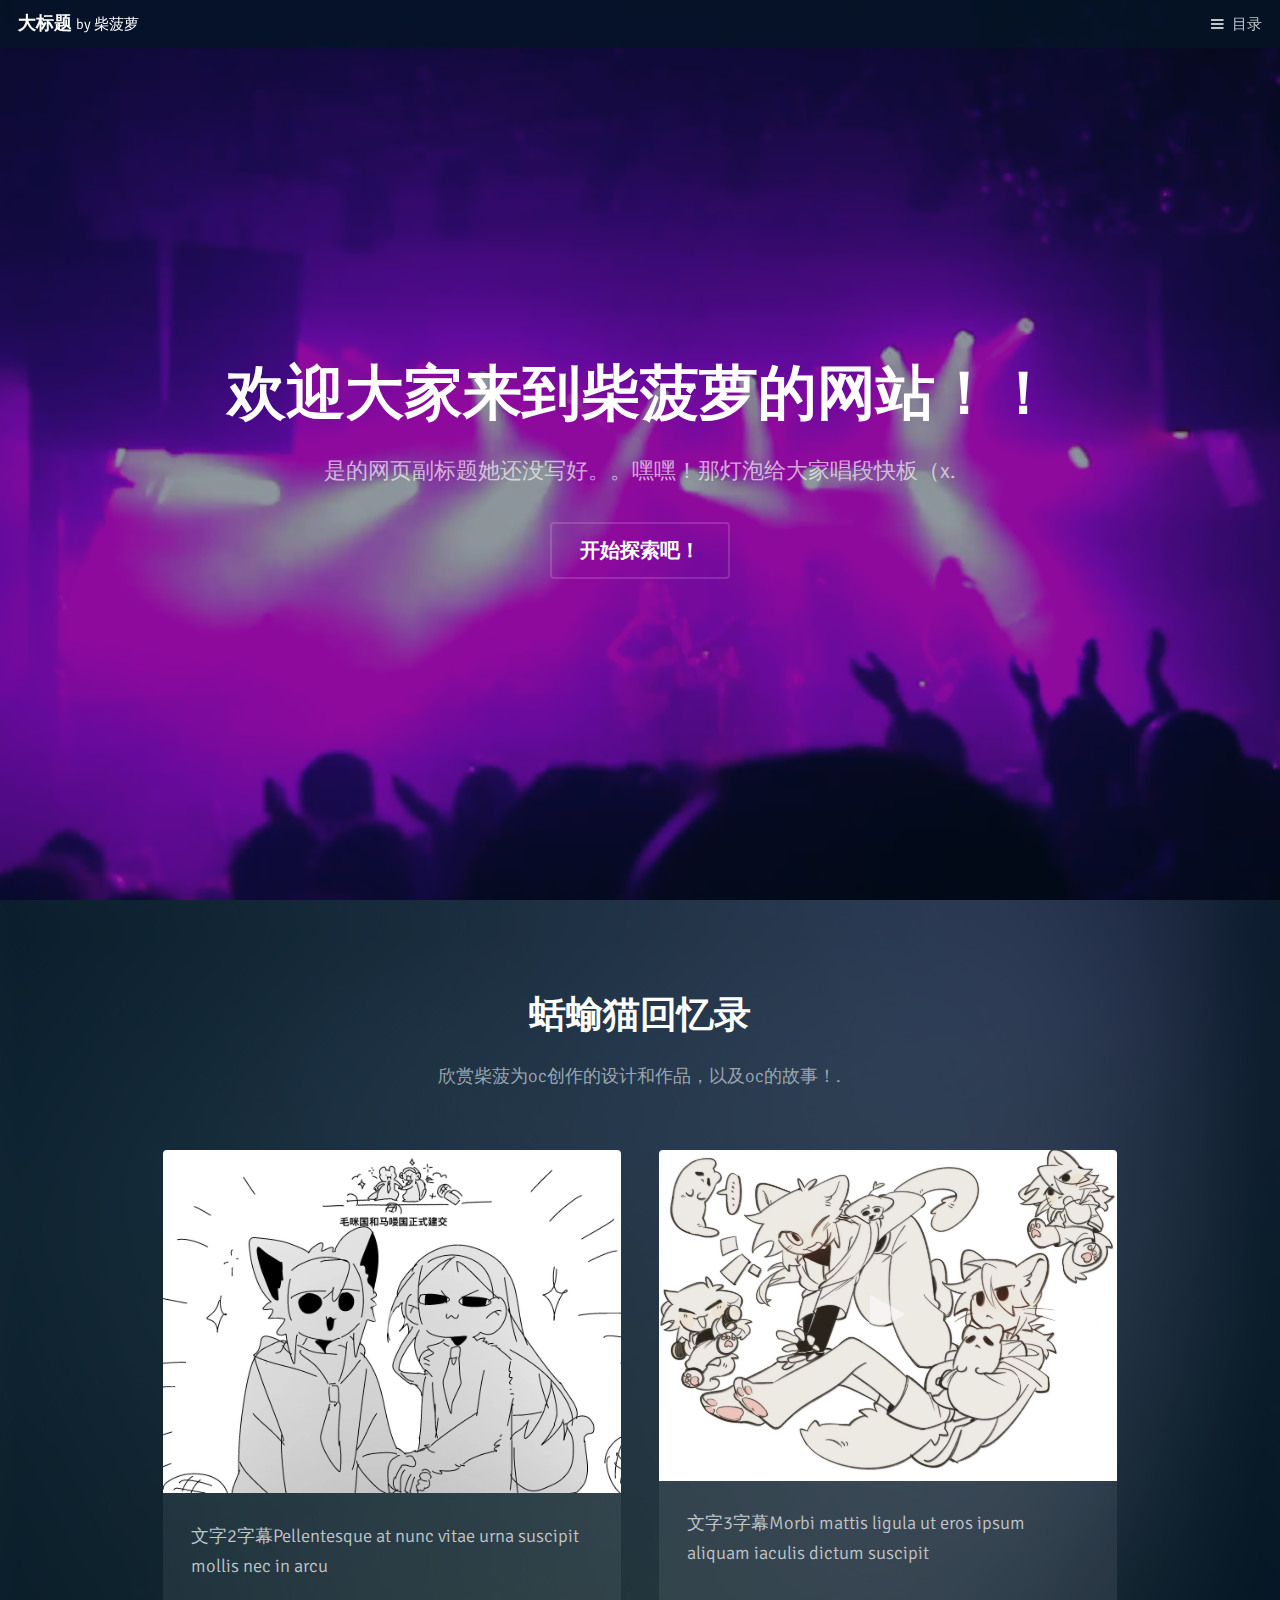
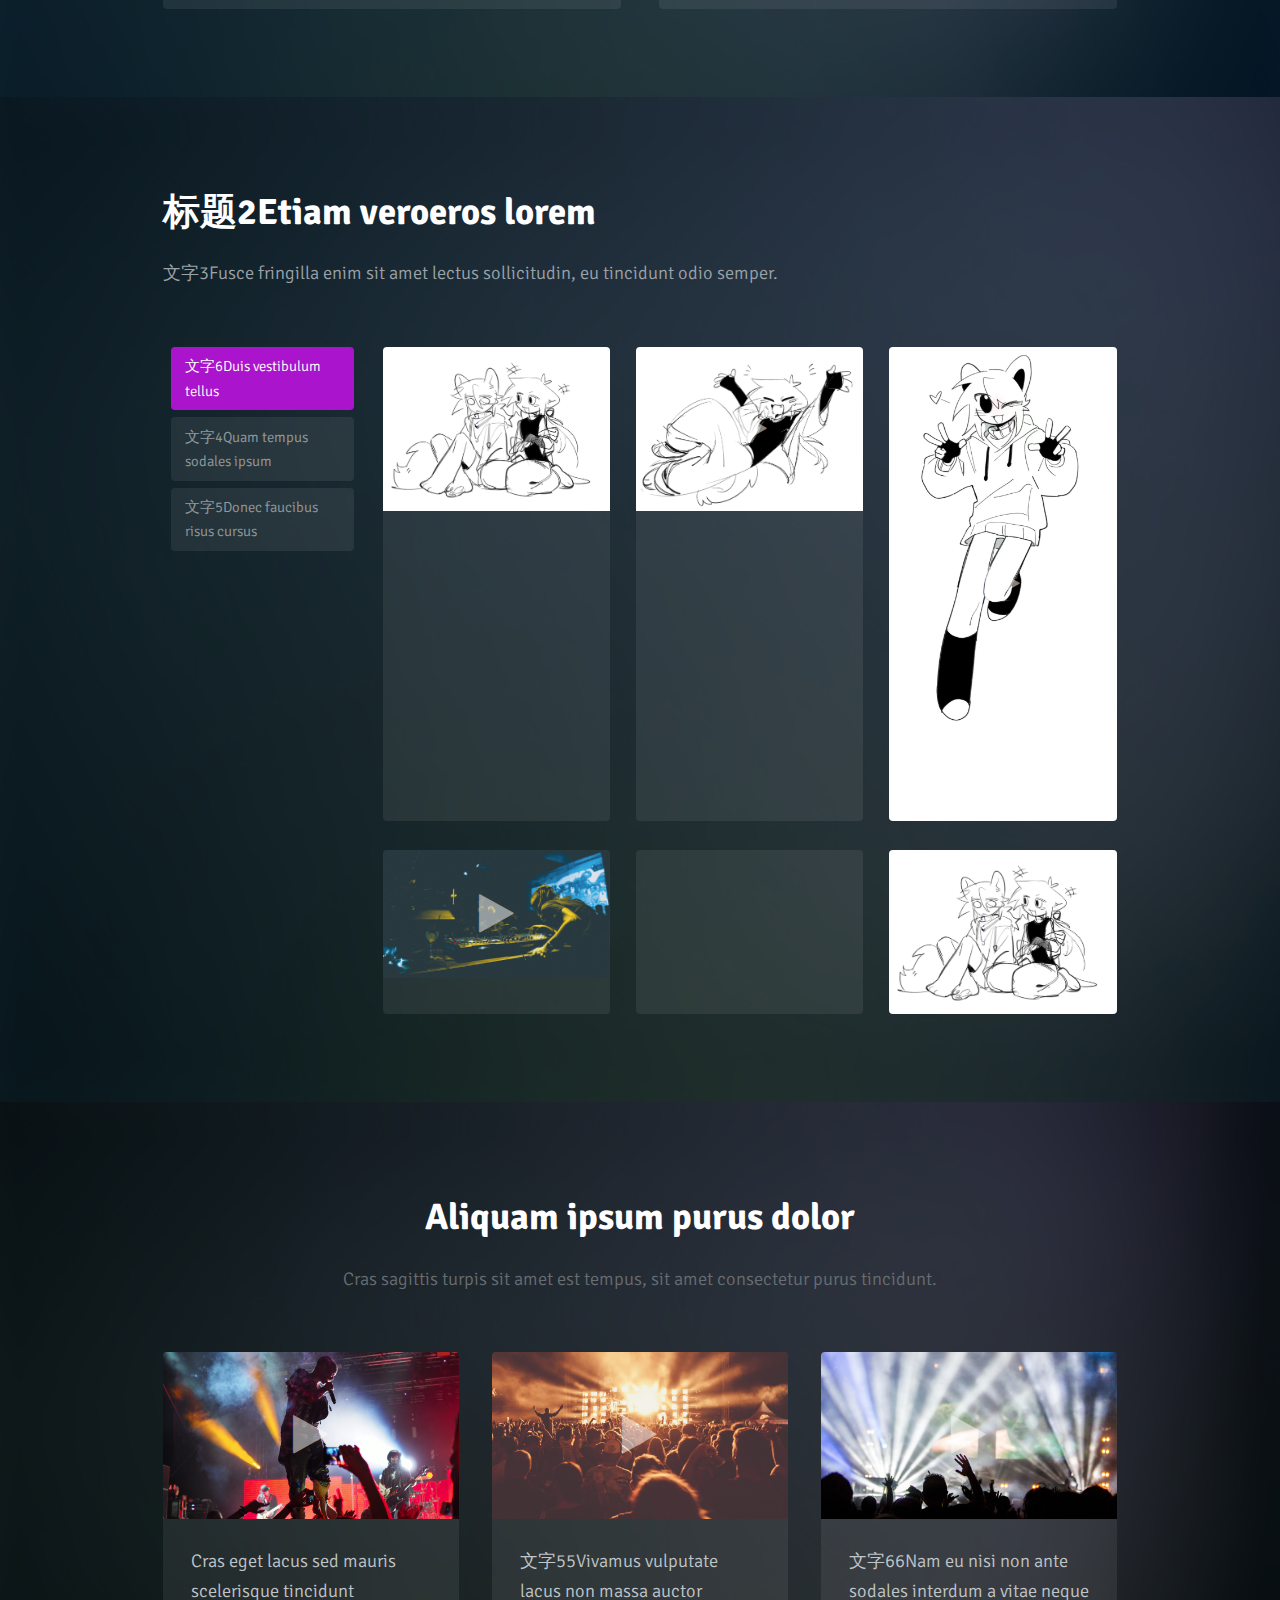
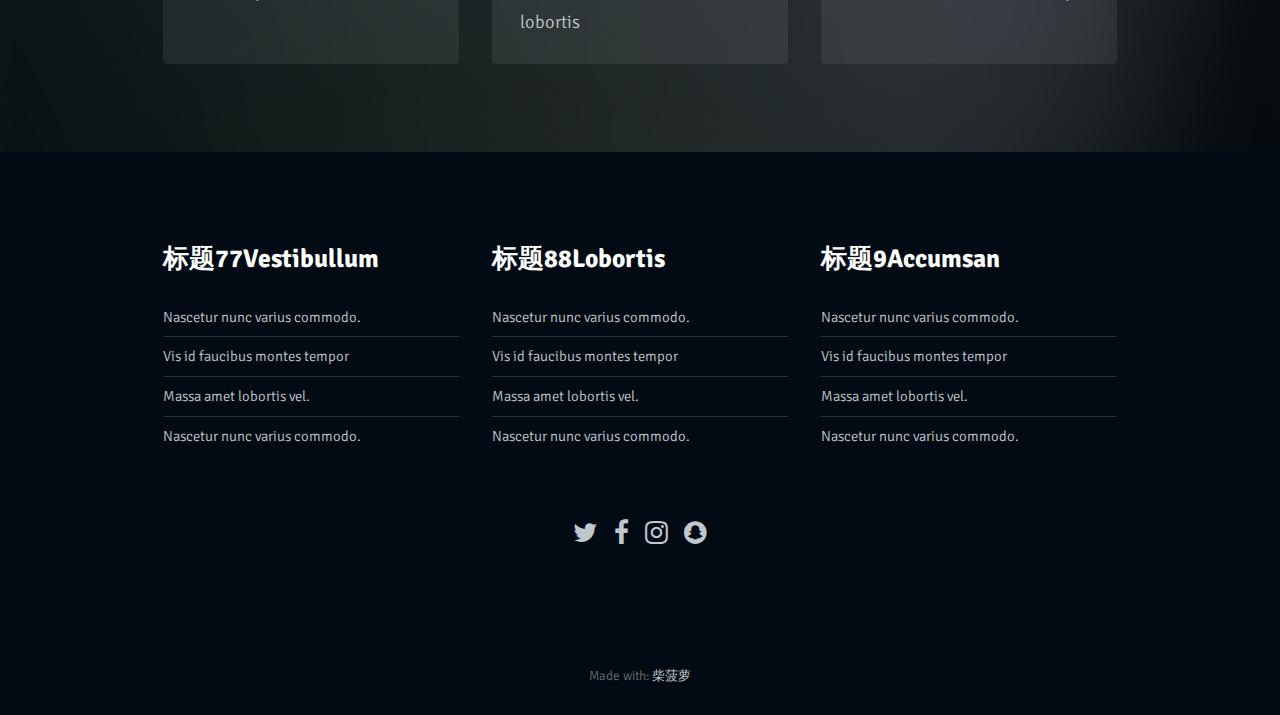
==== commit 2336b503: "Updated files for GitHub Pages site" ====
--- a/index.html
+++ b/index.html
@@ -38,10 +38,9 @@
 					<div class="inner">
 						<header>
 							<h1>欢迎大家来到柴菠萝的网站！！</h1>
-							<p>Morbi eu purus eget urna interdum dignissim sed consectetur augue<br>
-							vivamus vitae libero in nulla iaculis eleifend non sit amet nulla.</p>
+							<p>是的网页副标题她还没写好。。嘿嘿！那灯泡给大家唱段快板（x.</p>
 						</header>
-						<a href="#main" class="button big alt scrolly">大按钮</a>
+						<a href="#main" class="button big alt scrolly">开始探索吧！</a>
 					</div>
 
 				</section>
@@ -53,8 +52,8 @@
 				<section class="wrapper style1">
 					<div class="inner">
 						<header class="align-center">
-							<h2>标题1</h2>
-							<p>文字1Cras sagittis turpis sit amet est tempus, sit amet consectetur purus tincidunt.</p>
+							<h2>蛞蝓猫回忆录</h2>
+							<p>欣赏柴菠为oc创作的设计和作品，以及oc的故事！.</p>
 						</header>
 						<!-- 2 Column Video Section -->
 							<div class="flex flex-2">
@@ -80,7 +79,7 @@
 									<p class="caption">
 										文字3字幕Morbi mattis ligula ut eros ipsum aliquam iaculis dictum suscipit
 									</p>
-									<a href="generic.html" class="link"><span>Click Me</span></a>
+									<a href="blank.html" class="link"><span>Click Me</span></a>
 								</div>
 							</div>
 					</div>
@@ -112,7 +111,7 @@
 															<div class="icon fa-play"></div>
 														</div>
 													</div>
-													<a href="generic.html" class="link"><span>Click Me</span></a>
+													<a href="blank.html" class="link"><span>Click Me</span></a>
 												</div>
 											<!-- Video Thumbnail -->
 												<div class="video col">
@@ -122,7 +121,7 @@
 															<div class="icon fa-play"></div>
 														</div>
 													</div>
-													<a href="generic.html" class="link"><span>Click Me</span></a>
+													<a href="blank.html" class="link"><span>Click Me</span></a>
 												</div>
 											<!-- Video Thumbnail -->
 												<div class="video col">
@@ -132,7 +131,7 @@
 															<div class="icon fa-play"></div>
 														</div>
 													</div>
-													<a href="generic.html" class="link"><span>Click Me</span></a>
+													<a href="blank.html" class="link"><span>Click Me</span></a>
 												</div>
 											<!-- Video Thumbnail -->
 												<div class="video col">
@@ -142,27 +141,27 @@
 															<div class="icon fa-play"></div>
 														</div>
 													</div>
-													<a href="generic.html" class="link"><span>Click Me</span></a>
-												</div>
-											<!-- Video Thumbnail -->
-												<div class="video col">
-													<div class="image fit">
-														<img src="images/pic05.jpg" alt="">
-														<div class="arrow">
-															<div class="icon fa-play"></div>
-														</div>
-													</div>
-													<a href="generic.html" class="link"><span>Click Me</span></a>
-												</div>
-											<!-- Video Thumbnail -->
-												<div class="video col">
-													<div class="image fit">
-														<img src="images/pic06.jpg" alt="">
-														<div class="arrow">
-															<div class="icon fa-play"></div>
-														</div>
-													</div>
-													<a href="generic.html" class="link"><span>Click Me</span></a>
+													<a href="blank.html" class="link"><span>Click Me</span></a>
+												</div>
+											<!-- Video Thumbnail -->
+												<div class="video col">
+													<div class="image fit">
+														<img src="images/小视频菠萝" alt="">
+														<div class="arrow">
+															<div class="icon fa-play"></div>
+														</div>
+													</div>
+													<a href="blank.html" class="link"><span>Click Me</span></a>
+												</div>
+											<!-- Video Thumbnail -->
+												<div class="video col">
+													<div class="image fit">
+														<img src="images/双猫坐下图.jpg" alt="">
+														<div class="arrow">
+															<div class="icon fa-play"></div>
+														</div>
+													</div>
+													<a href="blank.html" class="link"><span>Click Me</span></a>
 												</div>
 										</div>
 
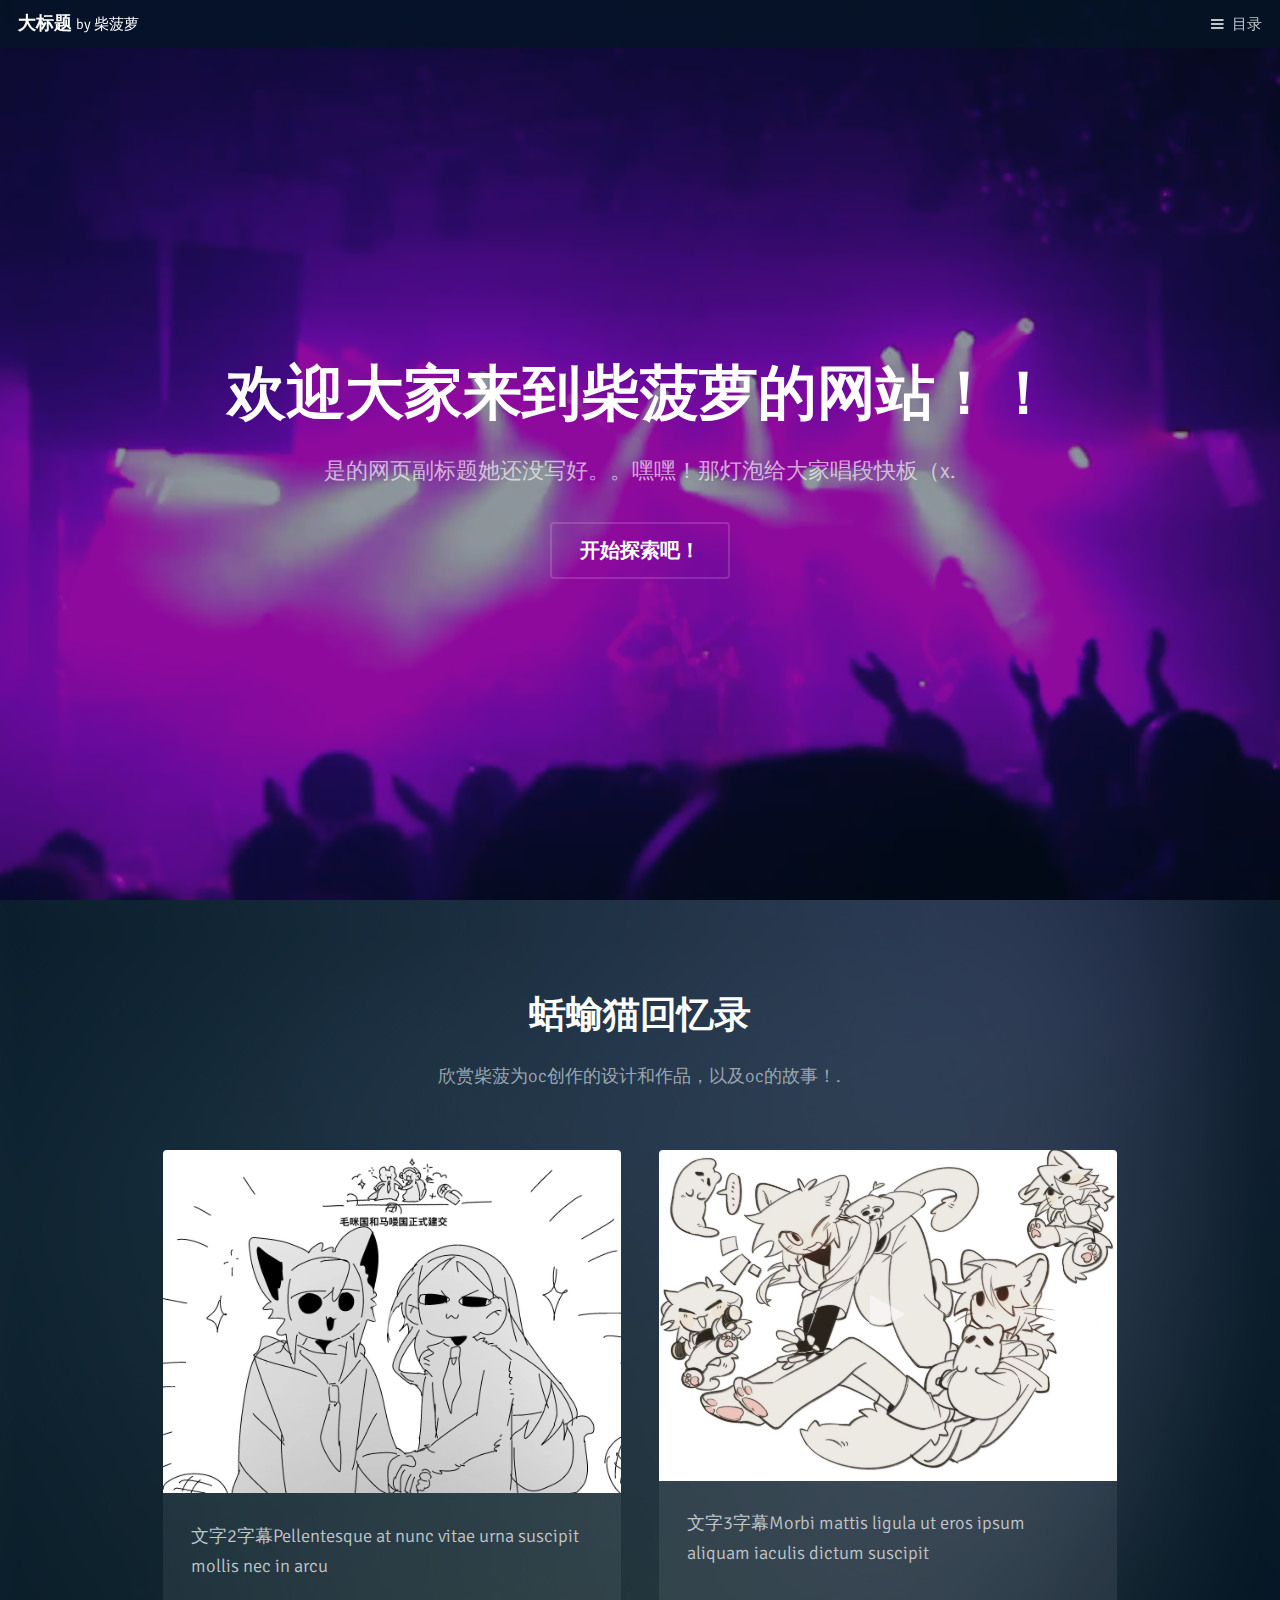
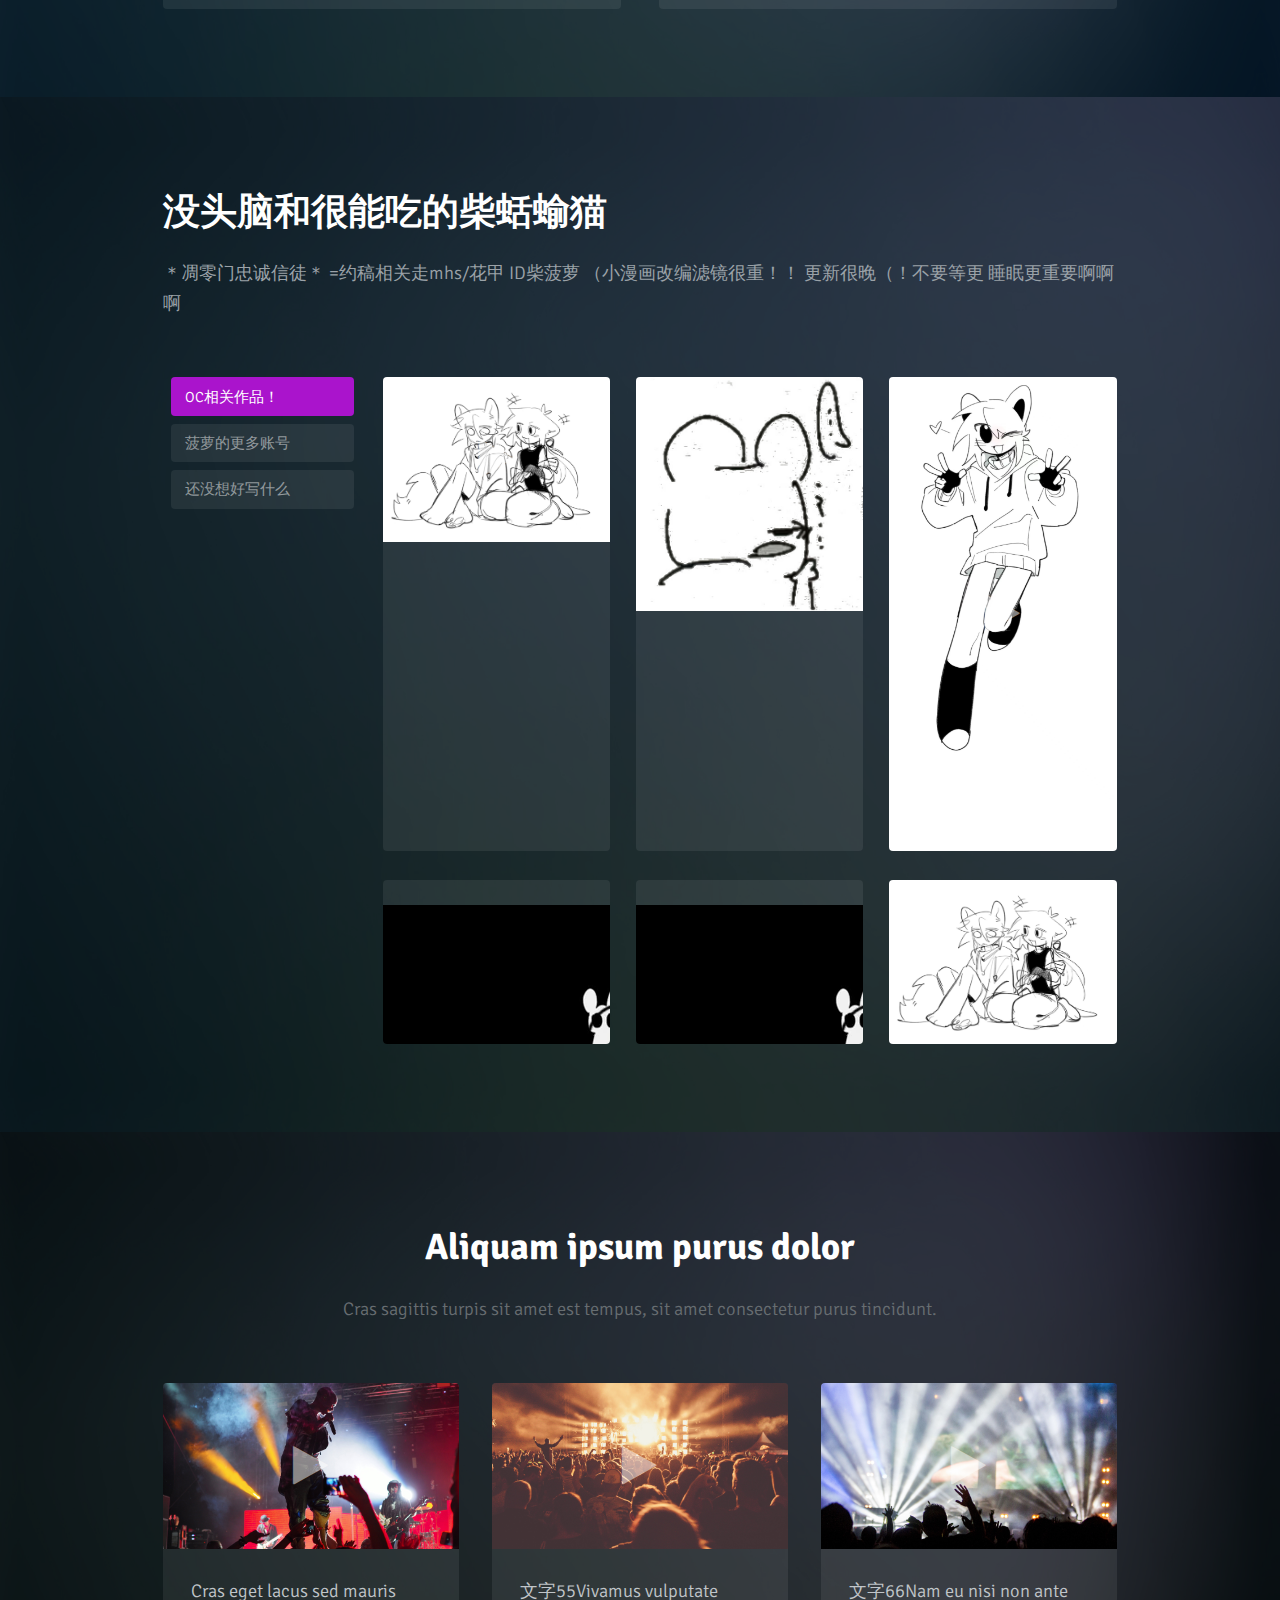
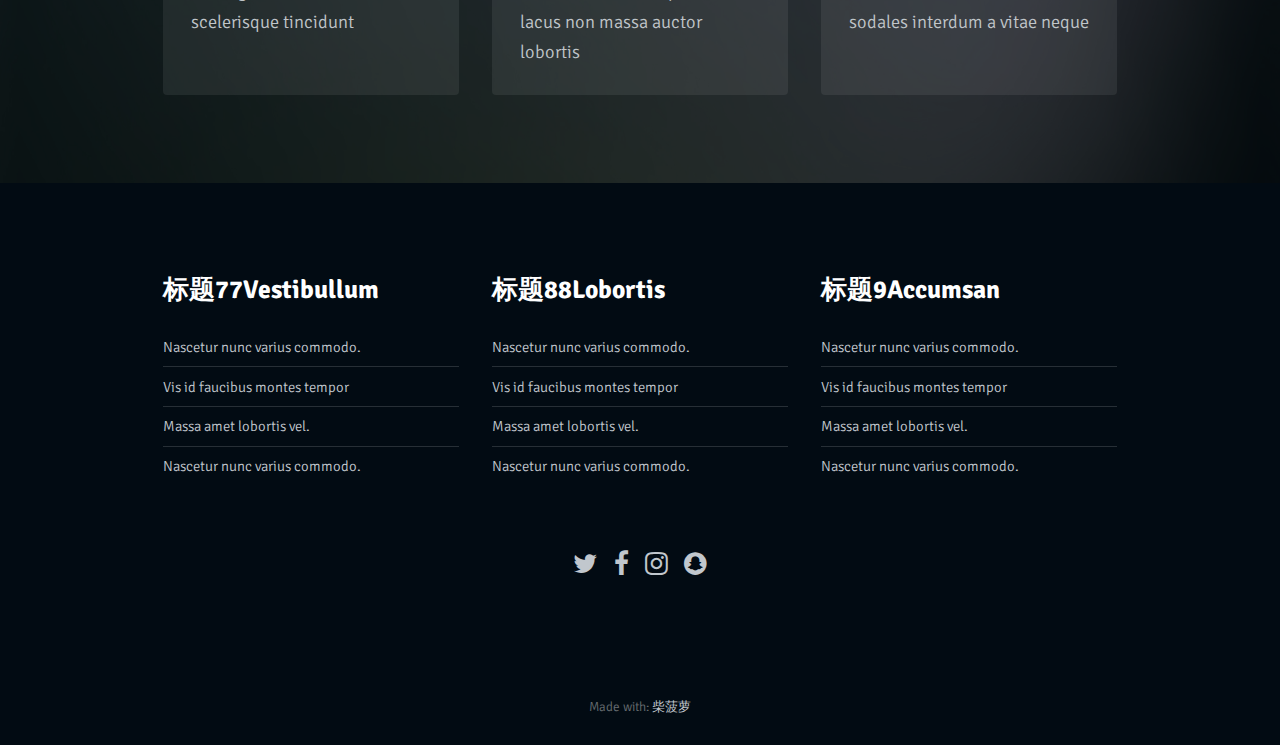
==== commit 71b5f8a8: "added pictures, corrected links" ====
--- a/index.html
+++ b/index.html
@@ -1,408 +1,401 @@
-<!DOCTYPE HTML>
-<!--
-	Broadcast by TEMPLATED
-	templated.co @templatedco
-	Released for free under the Creative Commons Attribution 3.0 license (templated.co/license)
---><html>
-	<head>
-		<title>Chai Pineapple</title>
-		<meta charset="utf-8">
-		<meta name="robots" content="index, follow, max-image-preview:large, max-snippet:-1, max-video-preview:-1">
-		<meta name="viewport" content="width=device-width, initial-scale=1">
-		<link rel="stylesheet" href="assets/css/main.css">
-	</head>
-	<body>
-
-		<!-- Header -->
-			<header id="header">
-				<h1><a href="#">大标题 <span>by 柴菠萝</span></a></h1>
-				<a href="#menu">目录</a>
-			</header>
-
-		<!-- Nav -->
-			<nav id="menu">
-				<ul class="links">
-					<li><a href="index.html">主页</a></li>
-					<li><a href="generic.html">Generic</a></li>
-					<li><a href="elements.html">Elements</a></li>
-				</ul>
-			</nav>
-
-			<!-- Banner -->
-			<!--
-				To use a video as your background, set data-video to the name of your video without
-				its extension (eg. images/banner). Your video must be available in both .mp4 and .webm
-				formats to work correctly.
-			-->
-				<section id="banner" data-video="images/小视频菠萝">
-					<div class="inner">
-						<header>
-							<h1>欢迎大家来到柴菠萝的网站！！</h1>
-							<p>是的网页副标题她还没写好。。嘿嘿！那灯泡给大家唱段快板（x.</p>
-						</header>
-						<a href="#main" class="button big alt scrolly">开始探索吧！</a>
-					</div>
-
-				</section>
-
-		<!-- Main -->
-			<div id="main">
-
-			<!-- One -->
-				<section class="wrapper style1">
-					<div class="inner">
-						<header class="align-center">
-							<h2>蛞蝓猫回忆录</h2>
-							<p>欣赏柴菠为oc创作的设计和作品，以及oc的故事！.</p>
-						</header>
-						<!-- 2 Column Video Section -->
-							<div class="flex flex-2">
-								<div class="video col">
-									<div class="image fit">
-										<img src="images/建交.jpg" alt="">
-										<div class="arrow">
-											<div class="icon fa-play"></div>
-										</div>
-									</div>
-									<p class="caption">
-										文字2字幕Pellentesque at nunc vitae urna suscipit mollis nec in arcu
-									</p>
-									<a href="generic.html" class="link"><span>Click Me</span></a>
-								</div>
-								<div class="video col">
-									<div class="image fit">
-										<img src="images/双猫起飞图.jpg" alt="">
-										<div class="arrow">
-											<div class="icon fa-play"></div>
-										</div>
-									</div>
-									<p class="caption">
-										文字3字幕Morbi mattis ligula ut eros ipsum aliquam iaculis dictum suscipit
-									</p>
-									<a href="blank.html" class="link"><span>Click Me</span></a>
-								</div>
-							</div>
-					</div>
-				</section>
-
-			<!-- Two -->
-				<section class="wrapper style2">
-					<div class="inner">
-						<header>
-							<h2>标题2Etiam veroeros lorem</h2>
-							<p>文字3Fusce fringilla enim sit amet lectus sollicitudin, eu tincidunt odio semper.</p>
-						</header>
-						<!-- Tabbed Video Section -->
-							<div class="flex flex-tabs">
-								<ul class="tab-list">
-									<li><a href="#" data-tab="tab-1" class="active">文字6Duis vestibulum tellus</a></li>
-									<li><a href="#" data-tab="tab-2">文字4Quam tempus sodales ipsum</a></li>
-									<li><a href="#" data-tab="tab-3">文字5Donec faucibus risus cursus</a></li>
-								</ul>
-								<div class="tabs">
-
-									<!-- Tab 1 -->
-										<div class="tab tab-1 flex flex-3 active">
-											<!-- Video Thumbnail -->
-												<div class="video col">
-													<div class="image fit">
-														<img src="images/双猫坐下图.jpg" alt="">
-														<div class="arrow">
-															<div class="icon fa-play"></div>
-														</div>
-													</div>
-													<a href="blank.html" class="link"><span>Click Me</span></a>
-												</div>
-											<!-- Video Thumbnail -->
-												<div class="video col">
-													<div class="image fit">
-														<img src="images/白猫举手欢呼.jpg" alt="">
-														<div class="arrow">
-															<div class="icon fa-play"></div>
-														</div>
-													</div>
-													<a href="blank.html" class="link"><span>Click Me</span></a>
-												</div>
-											<!-- Video Thumbnail -->
-												<div class="video col">
-													<div class="image fit">
-														<img src="images/白猫比叶.jpg" alt="">
-														<div class="arrow">
-															<div class="icon fa-play"></div>
-														</div>
-													</div>
-													<a href="blank.html" class="link"><span>Click Me</span></a>
-												</div>
-											<!-- Video Thumbnail -->
-												<div class="video col">
-													<div class="image fit">
-														<img src="images/pic04.jpg" alt="">
-														<div class="arrow">
-															<div class="icon fa-play"></div>
-														</div>
-													</div>
-													<a href="blank.html" class="link"><span>Click Me</span></a>
-												</div>
-											<!-- Video Thumbnail -->
-												<div class="video col">
-													<div class="image fit">
-														<img src="images/小视频菠萝" alt="">
-														<div class="arrow">
-															<div class="icon fa-play"></div>
-														</div>
-													</div>
-													<a href="blank.html" class="link"><span>Click Me</span></a>
-												</div>
-											<!-- Video Thumbnail -->
-												<div class="video col">
-													<div class="image fit">
-														<img src="images/双猫坐下图.jpg" alt="">
-														<div class="arrow">
-															<div class="icon fa-play"></div>
-														</div>
-													</div>
-													<a href="blank.html" class="link"><span>Click Me</span></a>
-												</div>
-										</div>
-
-									<!-- Tab 2 -->
-										<div class="tab tab-2 flex flex-3">
-											<!-- Video Thumbnail -->
-												<div class="video col">
-													<div class="image fit">
-														<img src="images/pic06.jpg" alt="">
-														<div class="arrow">
-															<div class="icon fa-play"></div>
-														</div>
-													</div>
-													<a href="generic.html" class="link"><span>Click Me</span></a>
-												</div>
-											<!-- Video Thumbnail -->
-												<div class="video col">
-													<div class="image fit">
-														<img src="images/pic05.jpg" alt="">
-														<div class="arrow">
-															<div class="icon fa-play"></div>
-														</div>
-													</div>
-													<a href="generic.html" class="link"><span>Click Me</span></a>
-												</div>
-											<!-- Video Thumbnail -->
-												<div class="video col">
-													<div class="image fit">
-														<img src="images/pic04.jpg" alt="">
-														<div class="arrow">
-															<div class="icon fa-play"></div>
-														</div>
-													</div>
-													<a href="generic.html" class="link"><span>Click Me</span></a>
-												</div>
-											<!-- Video Thumbnail -->
-												<div class="video col">
-													<div class="image fit">
-														<img src="images/pic03.jpg" alt="">
-														<div class="arrow">
-															<div class="icon fa-play"></div>
-														</div>
-													</div>
-													<a href="generic.html" class="link"><span>Click Me</span></a>
-												</div>
-											<!-- Video Thumbnail -->
-												<div class="video col">
-													<div class="image fit">
-														<img src="images/pic02.jpg" alt="">
-														<div class="arrow">
-															<div class="icon fa-play"></div>
-														</div>
-													</div>
-													<a href="generic.html" class="link"><span>Click Me</span></a>
-												</div>
-											<!-- Video Thumbnail -->
-												<div class="video col">
-													<div class="image fit">
-														<img src="images/pic01.jpg" alt="">
-														<div class="arrow">
-															<div class="icon fa-play"></div>
-														</div>
-													</div>
-													<a href="generic.html" class="link"><span>Click Me</span></a>
-												</div>
-										</div>
-
-									<!-- Tab 3 -->
-										<div class="tab tab-3 flex flex-3">
-											<!-- Video Thumbnail -->
-												<div class="video col">
-													<div class="image fit">
-														<img src="images/pic03.jpg" alt="">
-														<div class="arrow">
-															<div class="icon fa-play"></div>
-														</div>
-													</div>
-													<a href="generic.html" class="link"><span>Click Me</span></a>
-												</div>
-											<!-- Video Thumbnail -->
-												<div class="video col">
-													<div class="image fit">
-														<img src="images/pic02.jpg" alt="">
-														<div class="arrow">
-															<div class="icon fa-play"></div>
-														</div>
-													</div>
-													<a href="generic.html" class="link"><span>Click Me</span></a>
-												</div>
-											<!-- Video Thumbnail -->
-												<div class="video col">
-													<div class="image fit">
-														<img src="images/pic01.jpg" alt="">
-														<div class="arrow">
-															<div class="icon fa-play"></div>
-														</div>
-													</div>
-													<a href="generic.html" class="link"><span>Click Me</span></a>
-												</div>
-											<!-- Video Thumbnail -->
-												<div class="video col">
-													<div class="image fit">
-														<img src="images/pic06.jpg" alt="">
-														<div class="arrow">
-															<div class="icon fa-play"></div>
-														</div>
-													</div>
-													<a href="generic.html" class="link"><span>Click Me</span></a>
-												</div>
-											<!-- Video Thumbnail -->
-												<div class="video col">
-													<div class="image fit">
-														<img src="images/pic05.jpg" alt="">
-														<div class="arrow">
-															<div class="icon fa-play"></div>
-														</div>
-													</div>
-													<a href="generic.html" class="link"><span>Click Me</span></a>
-												</div>
-											<!-- Video Thumbnail -->
-												<div class="video col">
-													<div class="image fit">
-														<img src="images/pic04.jpg" alt="">
-														<div class="arrow">
-															<div class="icon fa-play"></div>
-														</div>
-													</div>
-													<a href="generic.html" class="link"><span>Click Me</span></a>
-												</div>
-										</div>
-
-								</div>
-							</div>
-					</div>
-				</section>
-
-			<!-- Three -->
-				<section class="wrapper ">
-					<div class="inner">
-						<header class="align-center">
-							<h2>Aliquam ipsum purus dolor</h2>
-							<p>Cras sagittis turpis sit amet est tempus, sit amet consectetur purus tincidunt.</p>
-						</header>
-
-						<!-- 3 Column Video Section -->
-							<div class="flex flex-3">
-								<div class="video col">
-									<div class="image fit">
-										<img src="images/pic09.jpg" alt="">
-										<div class="arrow">
-											<div class="icon fa-play"></div>
-										</div>
-									</div>
-									<p class="caption">
-										Cras eget lacus sed mauris scelerisque tincidunt
-									</p>
-									<a href="generic.html" class="link"><span>Click Me</span></a>
-								</div>
-								<div class="video col">
-									<div class="image fit">
-										<img src="images/pic10.jpg" alt="">
-										<div class="arrow">
-											<div class="icon fa-play"></div>
-										</div>
-									</div>
-									<p class="caption">
-										文字55Vivamus vulputate lacus non massa auctor lobortis
-									</p>
-									<a href="generic.html" class="link"><span>Click Me</span></a>
-								</div>
-								<div class="video col">
-									<div class="image fit">
-										<img src="images/pic11.jpg" alt="">
-										<div class="arrow">
-											<div class="icon fa-play"></div>
-										</div>
-									</div>
-									<p class="caption">
-										文字66Nam eu nisi non ante sodales interdum a vitae neque
-									</p>
-									<a href="generic.html" class="link"><span>Click Me</span></a>
-								</div>
-							</div>
-					</div>
-				</section>
-
-			</div>
-
-		<!-- Footer -->
-			<footer id="footer">
-				<div class="inner">
-					<div class="flex flex-3">
-						<div class="col">
-							<h3>标题77Vestibullum</h3>
-							<ul class="alt">
-								<li><a href="#">Nascetur nunc varius commodo.</a></li>
-								<li><a href="#">Vis id faucibus montes tempor</a></li>
-								<li><a href="#">Massa amet lobortis vel.</a></li>
-								<li><a href="#">Nascetur nunc varius commodo.</a></li>
-							</ul>
-						</div>
-						<div class="col">
-							<h3>标题88Lobortis</h3>
-							<ul class="alt">
-								<li><a href="#">Nascetur nunc varius commodo.</a></li>
-								<li><a href="#">Vis id faucibus montes tempor</a></li>
-								<li><a href="#">Massa amet lobortis vel.</a></li>
-								<li><a href="#">Nascetur nunc varius commodo.</a></li>
-							</ul>
-						</div>
-						<div class="col">
-							<h3>标题9Accumsan</h3>
-							<ul class="alt">
-								<li><a href="#">Nascetur nunc varius commodo.</a></li>
-								<li><a href="#">Vis id faucibus montes tempor</a></li>
-								<li><a href="#">Massa amet lobortis vel.</a></li>
-								<li><a href="#">Nascetur nunc varius commodo.</a></li>
-							</ul>
-						</div>
-					</div>
-				</div>
-				<div class="copyright">
-					<ul class="icons">
-						<li><a href="#" class="icon fa-twitter"><span class="label">Twitter</span></a></li>
-						<li><a href="#" class="icon fa-facebook"><span class="label">Facebook</span></a></li>
-						<li><a href="#" class="icon fa-instagram"><span class="label">Instagram</span></a></li>
-						<li><a href="#" class="icon fa-snapchat"><span class="label">Snapchat</span></a></li>
-					</ul>
-				</div>
-			</footer>
-
-		<div class="copyright">
-			Made with: <a href="https://templated.co/">柴菠萝</a>
-		</div>
-
-		<!-- Scripts -->
-			<script src="assets/js/jquery.min.js"></script>
-			<script src="assets/js/jquery.scrolly.min.js"></script>
-			<script src="assets/js/skel.min.js"></script>
-			<script src="assets/js/util.js"></script>
-			<script src="assets/js/main.js"></script>
-
-	</body>
-</html>
+<!DOCTYPE HTML>
+<!--
+	Broadcast by TEMPLATED
+	templated.co @templatedco
+	Released for free under the Creative Commons Attribution 3.0 license (templated.co/license)
+--><html>
+	<head>
+		<title>Chai Pineapple</title>
+		<meta charset="utf-8">
+		<meta name="robots" content="index, follow, max-image-preview:large, max-snippet:-1, max-video-preview:-1">
+		<meta name="viewport" content="width=device-width, initial-scale=1">
+		<link rel="stylesheet" href="assets/css/main.css">
+	</head>
+	<body>
+
+		<!-- Header -->
+			<header id="header">
+				<h1><a href="#">大标题 <span>by 柴菠萝</span></a></h1>
+				<a href="#menu">目录</a>
+			</header>
+
+		<!-- Nav -->
+			<nav id="menu">
+				<ul class="links">
+					<li><a href="index.html">主页</a></li>
+					<li><a href="generic.html">Generic</a></li>
+					<li><a href="elements.html">Elements</a></li>
+				</ul>
+			</nav>
+
+			<!-- Banner -->
+			<!--
+				To use a video as your background, set data-video to the name of your video without
+				its extension (eg. images/banner). Your video must be available in both .mp4 and .webm
+				formats to work correctly.
+			-->
+				<section id="banner" data-video="images/小视频菠萝">
+					<div class="inner">
+						<header>
+							<h1>欢迎大家来到柴菠萝的网站！！</h1>
+							<p>是的网页副标题她还没写好。。嘿嘿！那灯泡给大家唱段快板（x.</p>
+						</header>
+						<a href="#main" class="button big alt scrolly">开始探索吧！</a>
+					</div>
+
+				</section>
+
+		<!-- Main -->
+			<div id="main">
+
+			<!-- One -->
+				<section class="wrapper style1">
+					<div class="inner">
+						<header class="align-center">
+							<h2>蛞蝓猫回忆录</h2>
+							<p>欣赏柴菠为oc创作的设计和作品，以及oc的故事！.</p>
+						</header>
+						<!-- 2 Column Video Section -->
+							<div class="flex flex-2">
+								<div class="video col">
+									<div class="image fit">
+										<img src="images/建交.jpg" alt="">
+										<div class="arrow">
+											<div class="icon fa-play"></div>
+										</div>
+									</div>
+									<p class="caption">
+										文字2字幕Pellentesque at nunc vitae urna suscipit mollis nec in arcu
+									</p>
+									<a href="generic.html" class="link"><span>Click Me</span></a>
+								</div>
+								<div class="video col">
+									<div class="image fit">
+										<img src="images/双猫起飞图.jpg" alt="">
+										<div class="arrow">
+											<div class="icon fa-play"></div>
+										</div>
+									</div>
+									<p class="caption">
+										文字3字幕Morbi mattis ligula ut eros ipsum aliquam iaculis dictum suscipit
+									</p>
+									<a href="blank.html" class="link"><span>Click Me</span></a>
+								</div>
+							</div>
+					</div>
+				</section>
+
+			<!-- Two -->
+				<section class="wrapper style2">
+					<div class="inner">
+						<header>
+							<h2>没头脑和很能吃的柴蛞蝓猫</h2>
+							<p>＊凋零门忠诚信徒＊
+								=约稿相关走mhs/花甲 ID柴菠萝
+								（小漫画改编滤镜很重！！
+								更新很晚（！不要等更 睡眠更重要啊啊啊</p>
+						</header>
+						<!-- Tabbed Video Section -->
+							<div class="flex flex-tabs">
+								<ul class="tab-list">
+									<li><a href="#" data-tab="tab-1" class="active">OC相关作品！</a></li>
+									<li><a href="#" data-tab="tab-2">菠萝的更多账号</a></li>
+									<li><a href="#" data-tab="tab-3">还没想好写什么</a></li>
+								</ul>
+								<div class="tabs">
+
+									<!-- Tab 1 -->
+										<div class="tab tab-1 flex flex-3 active">
+											<!-- Video Thumbnail -->
+												<div class="video col">
+													<div class="image fit">
+														<img src="images/双猫坐下图.jpg" alt="">
+														<div class="arrow">
+															<div class="icon fa-play"></div>
+														</div>
+													</div>
+													<a href="blank.html" class="link"><span>Click Me</span></a>
+												</div>
+											<!-- Video Thumbnail -->
+												<div class="video col">
+													<div class="image fit">
+														<img src="images/嘲笑啊.jpg" alt="">
+														<div class="arrow">
+															<div class="icon fa-play"></div>
+														</div>
+													</div>
+													<a href="blank.html" class="link"><span>Click Me</span></a>
+												</div>
+											<!-- Video Thumbnail -->
+												<div class="video col">
+													<div class="image fit">
+														<img src="images/白猫比叶.jpg" alt="">
+														<div class="arrow">
+															<div class="icon fa-play"></div>
+														</div>
+													</div>
+													<a href="blank.html" class="link"><span>Click Me</span></a>
+												</div>
+											<!-- Video Thumbnail -->
+						
+											<div class="video col">
+												<div class="video-wrapper">
+													<video class="fit" controls>
+														<source src="images/小视频菠萝.webm" type="video/webm">
+														<source src="images/小视频菠萝.mp4" type="video/mp4">
+														Your browser does not support the video tag.
+													</video>
+												</div>
+												<a href="blank.html" class="link"><span>了解更多！</span></a>
+											</div>
+											<!-- Video Thumbnail -->
+											<div class="video col">
+												<div class="video-wrapper">
+													<video class="fit" controls>
+														<source src="images/小视频菠萝.webm" type="video/webm">
+														<source src="images/小视频菠萝.mp4" type="video/mp4">
+														Your browser does not support the video tag.
+													</video>
+												</div>
+												<a href="blank.html" class="link"><span>了解更多！</span></a>
+											</div>
+											<!-- Video Thumbnail -->
+												<div class="video col">
+													<div class="image fit">
+														<img src="images/双猫坐下图.jpg" alt="">
+														<div class="arrow">
+															<div class="icon fa-play"></div>
+														</div>
+													</div>
+													<a href="blank.html" class="link"><span>了解更多！</span></a>
+												</div>
+										</div>
+
+									<!-- Tab 2 -->
+										<div class="tab tab-2 flex flex-3">
+											<!-- Video Thumbnail -->
+												<div class="video col">
+													<div class="image fit">
+														<!-- Display the image -->
+														<img src="images/主页啊.jpg" alt="">
+														<div class="arrow">
+															<div class="icon fa-play"></div>
+														</div>
+													</div>
+													<!-- Change "Click Me" link to an external website -->
+													<a href="https://www.xiaohongshu.com/user/profile/5f4586c8000000000101e2fb" target="_blank" class="link">
+														<span>菠萝的小红书</span>
+													</a>
+												</div>
+
+											<!-- Video Thumbnail -->
+												<div class="video col">
+													<div class="image fit">
+														<!-- Display the image -->
+														<img src="images/主页啊.jpg" alt="">
+														<div class="arrow">
+															<div class="icon fa-play"></div>
+														</div>
+													</div>
+													<!-- Change "Click Me" link to an external website -->
+													<a href="https://www.douyin.com/user/MS4wLjABAAAAdpg7B_JArFAyMTMNaD-im4ZOyD4RbZyfigMAi47Eyq6YPofYKb9FoP75QzmIwqO2?from_tab_name=main" target="_blank" class="link">
+														<span>菠萝的抖音</span>
+													</a>
+												</div>
+
+												<!-- Video Thumbnail -->
+												<div class="video col">
+													<div class="image fit">
+														<!-- Display the image -->
+														<img src="images/主页啊.jpg" alt="">
+														<div class="arrow">
+															<div class="icon fa-play"></div>
+														</div>
+													</div>
+													<!-- Change "Click Me" link to an external website -->
+													<a href="https://www.kuaishou.com/new-reco" target="_blank" class="link">
+														<span>菠萝的快手</span>
+													</a>
+												</div>
+
+							
+							
+											
+
+									<!-- Tab 3 -->
+										<div class="tab tab-3 flex flex-3">
+											<!-- Video Thumbnail -->
+												<div class="video col">
+													<div class="image fit">
+														<img src="images/等待啊.jpg" alt="">
+														<div class="arrow">
+															<div class="icon fa-play"></div>
+														</div>
+													</div>
+													<a href="blank.html" class="link"><span>Click Me</span></a>
+												</div>
+											<!-- Video Thumbnail -->
+												<div class="video col">
+													<div class="image fit">
+														<img src="images/等待啊.jpg" alt="">
+														<div class="arrow">
+															<div class="icon fa-play"></div>
+														</div>
+													</div>
+													<a href="blank.html" class="link"><span>Click Me</span></a>
+												</div>
+											<!-- Video Thumbnail -->
+												<div class="video col">
+													<div class="image fit">
+														<img src="images/等待啊.jpg" alt="">
+														<div class="arrow">
+															<div class="icon fa-play"></div>
+														</div>
+													</div>
+													<a href="blank.html" class="link"><span>Click Me</span></a>
+												</div>
+											<!-- Video Thumbnail -->
+												<div class="video col">
+													<div class="image fit">
+														<img src="images/等待啊.jpg" alt="">
+														<div class="arrow">
+															<div class="icon fa-play"></div>
+														</div>
+													</div>
+													<a href="blank.html" class="link"><span>Click Me</span></a>
+												</div>
+											<!-- Video Thumbnail -->
+												<div class="video col">
+													<div class="image fit">
+														<img src="images/等待啊.jpg" alt="">
+														<div class="arrow">
+															<div class="icon fa-play"></div>
+														</div>
+													</div>
+													<a href="blank.html" class="link"><span>Click Me</span></a>
+												</div>
+											<!-- Video Thumbnail -->
+												<div class="video col">
+													<div class="image fit">
+														<img src="images/等待啊.jpg" alt="">
+														<div class="arrow">
+															<div class="icon fa-play"></div>
+														</div>
+													</div>
+													<a href="blank.html" class="link"><span>Click Me</span></a>
+												</div>
+										</div>
+
+								</div>
+							</div>
+					</div>
+				</section>
+
+			<!-- Three -->
+				<section class="wrapper ">
+					<div class="inner">
+						<header class="align-center">
+							<h2>Aliquam ipsum purus dolor</h2>
+							<p>Cras sagittis turpis sit amet est tempus, sit amet consectetur purus tincidunt.</p>
+						</header>
+
+						<!-- 3 Column Video Section -->
+							<div class="flex flex-3">
+								<div class="video col">
+									<div class="image fit">
+										<img src="images/pic09.jpg" alt="">
+										<div class="arrow">
+											<div class="icon fa-play"></div>
+										</div>
+									</div>
+									<p class="caption">
+										Cras eget lacus sed mauris scelerisque tincidunt
+									</p>
+									<a href="generic.html" class="link"><span>Click Me</span></a>
+								</div>
+								<div class="video col">
+									<div class="image fit">
+										<img src="images/pic10.jpg" alt="">
+										<div class="arrow">
+											<div class="icon fa-play"></div>
+										</div>
+									</div>
+									<p class="caption">
+										文字55Vivamus vulputate lacus non massa auctor lobortis
+									</p>
+									<a href="generic.html" class="link"><span>Click Me</span></a>
+								</div>
+								<div class="video col">
+									<div class="image fit">
+										<img src="images/pic11.jpg" alt="">
+										<div class="arrow">
+											<div class="icon fa-play"></div>
+										</div>
+									</div>
+									<p class="caption">
+										文字66Nam eu nisi non ante sodales interdum a vitae neque
+									</p>
+									<a href="generic.html" class="link"><span>Click Me</span></a>
+								</div>
+							</div>
+					</div>
+				</section>
+
+			</div>
+
+		<!-- Footer -->
+			<footer id="footer">
+				<div class="inner">
+					<div class="flex flex-3">
+						<div class="col">
+							<h3>标题77Vestibullum</h3>
+							<ul class="alt">
+								<li><a href="#">Nascetur nunc varius commodo.</a></li>
+								<li><a href="#">Vis id faucibus montes tempor</a></li>
+								<li><a href="#">Massa amet lobortis vel.</a></li>
+								<li><a href="#">Nascetur nunc varius commodo.</a></li>
+							</ul>
+						</div>
+						<div class="col">
+							<h3>标题88Lobortis</h3>
+							<ul class="alt">
+								<li><a href="#">Nascetur nunc varius commodo.</a></li>
+								<li><a href="#">Vis id faucibus montes tempor</a></li>
+								<li><a href="#">Massa amet lobortis vel.</a></li>
+								<li><a href="#">Nascetur nunc varius commodo.</a></li>
+							</ul>
+						</div>
+						<div class="col">
+							<h3>标题9Accumsan</h3>
+							<ul class="alt">
+								<li><a href="#">Nascetur nunc varius commodo.</a></li>
+								<li><a href="#">Vis id faucibus montes tempor</a></li>
+								<li><a href="#">Massa amet lobortis vel.</a></li>
+								<li><a href="#">Nascetur nunc varius commodo.</a></li>
+							</ul>
+						</div>
+					</div>
+				</div>
+				<div class="copyright">
+					<ul class="icons">
+						<li><a href="#" class="icon fa-twitter"><span class="label">Twitter</span></a></li>
+						<li><a href="#" class="icon fa-facebook"><span class="label">Facebook</span></a></li>
+						<li><a href="#" class="icon fa-instagram"><span class="label">Instagram</span></a></li>
+						<li><a href="#" class="icon fa-snapchat"><span class="label">Snapchat</span></a></li>
+					</ul>
+				</div>
+			</footer>
+
+		<div class="copyright">
+			Made with: <a href="https://templated.co/">柴菠萝</a>
+		</div>
+
+		<!-- Scripts -->
+			<script src="assets/js/jquery.min.js"></script>
+			<script src="assets/js/jquery.scrolly.min.js"></script>
+			<script src="assets/js/skel.min.js"></script>
+			<script src="assets/js/util.js"></script>
+			<script src="assets/js/main.js"></script>
+
+	</body>
+</html>
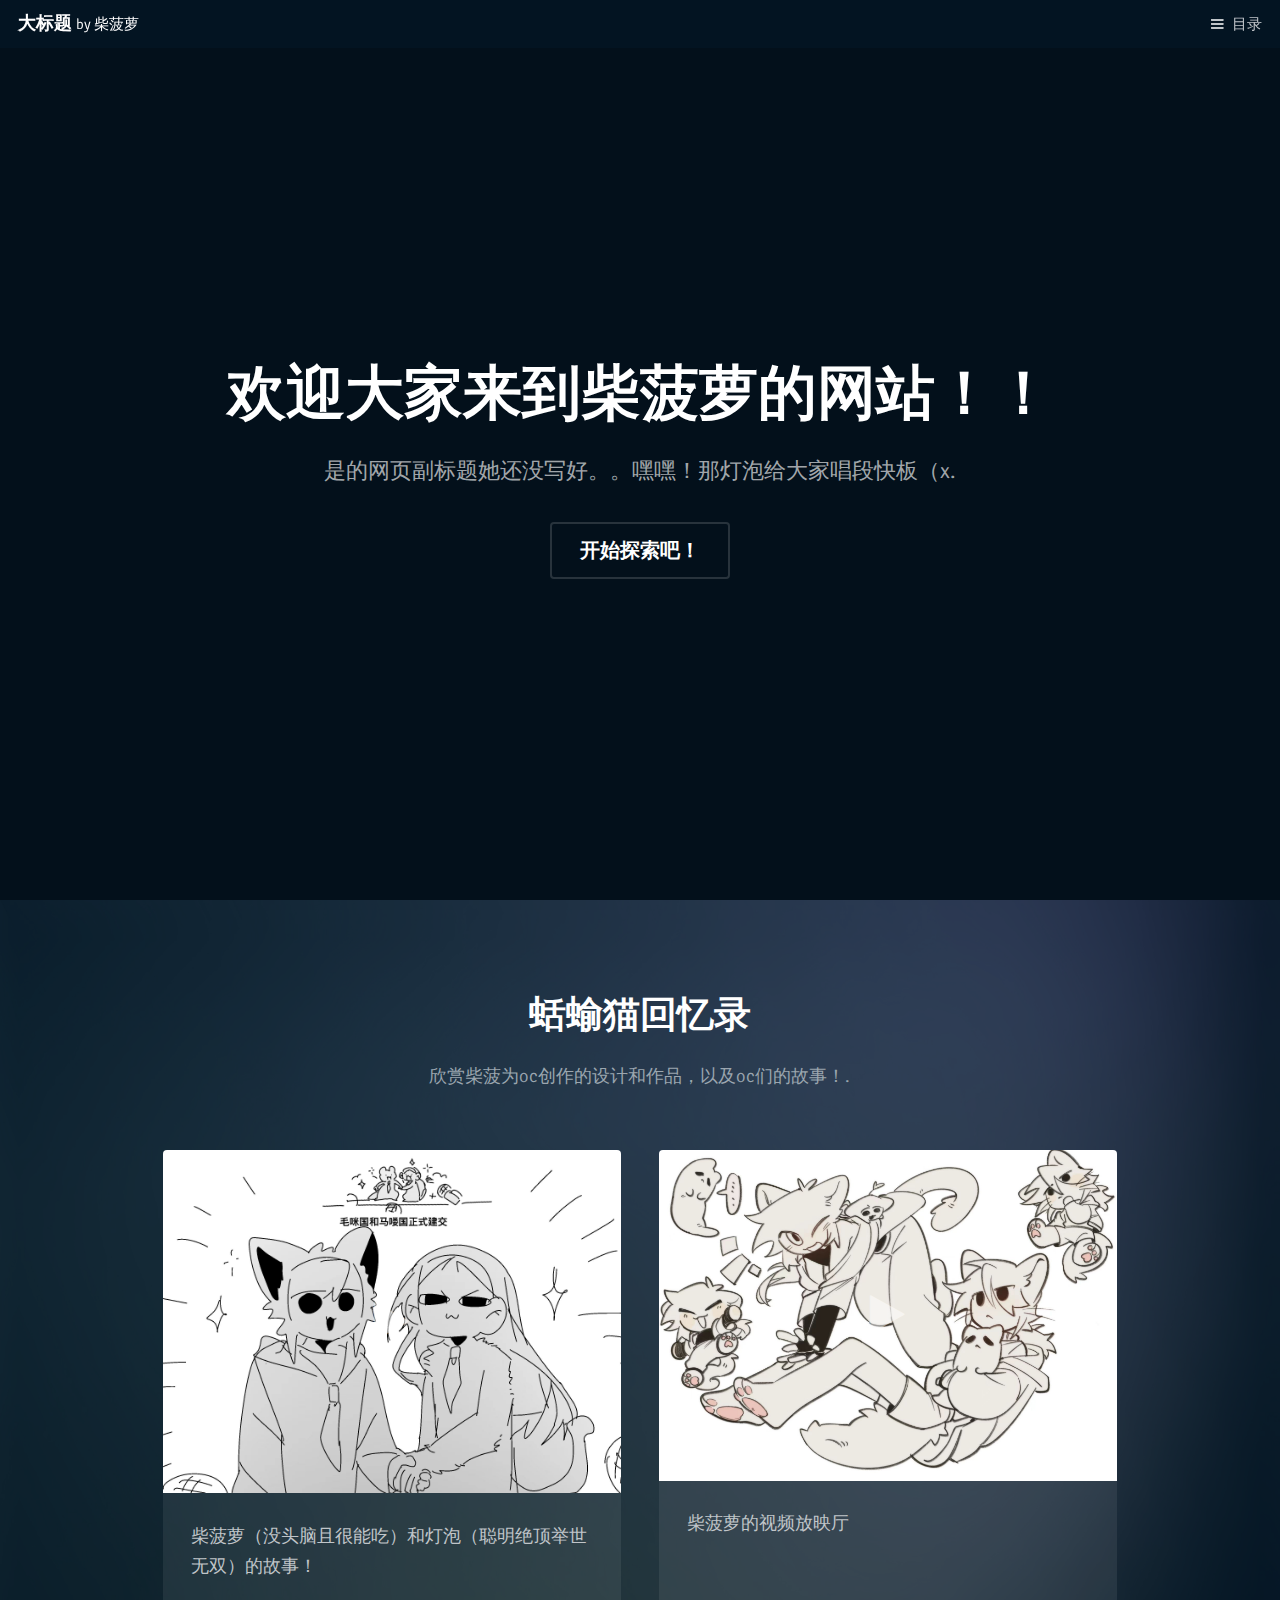
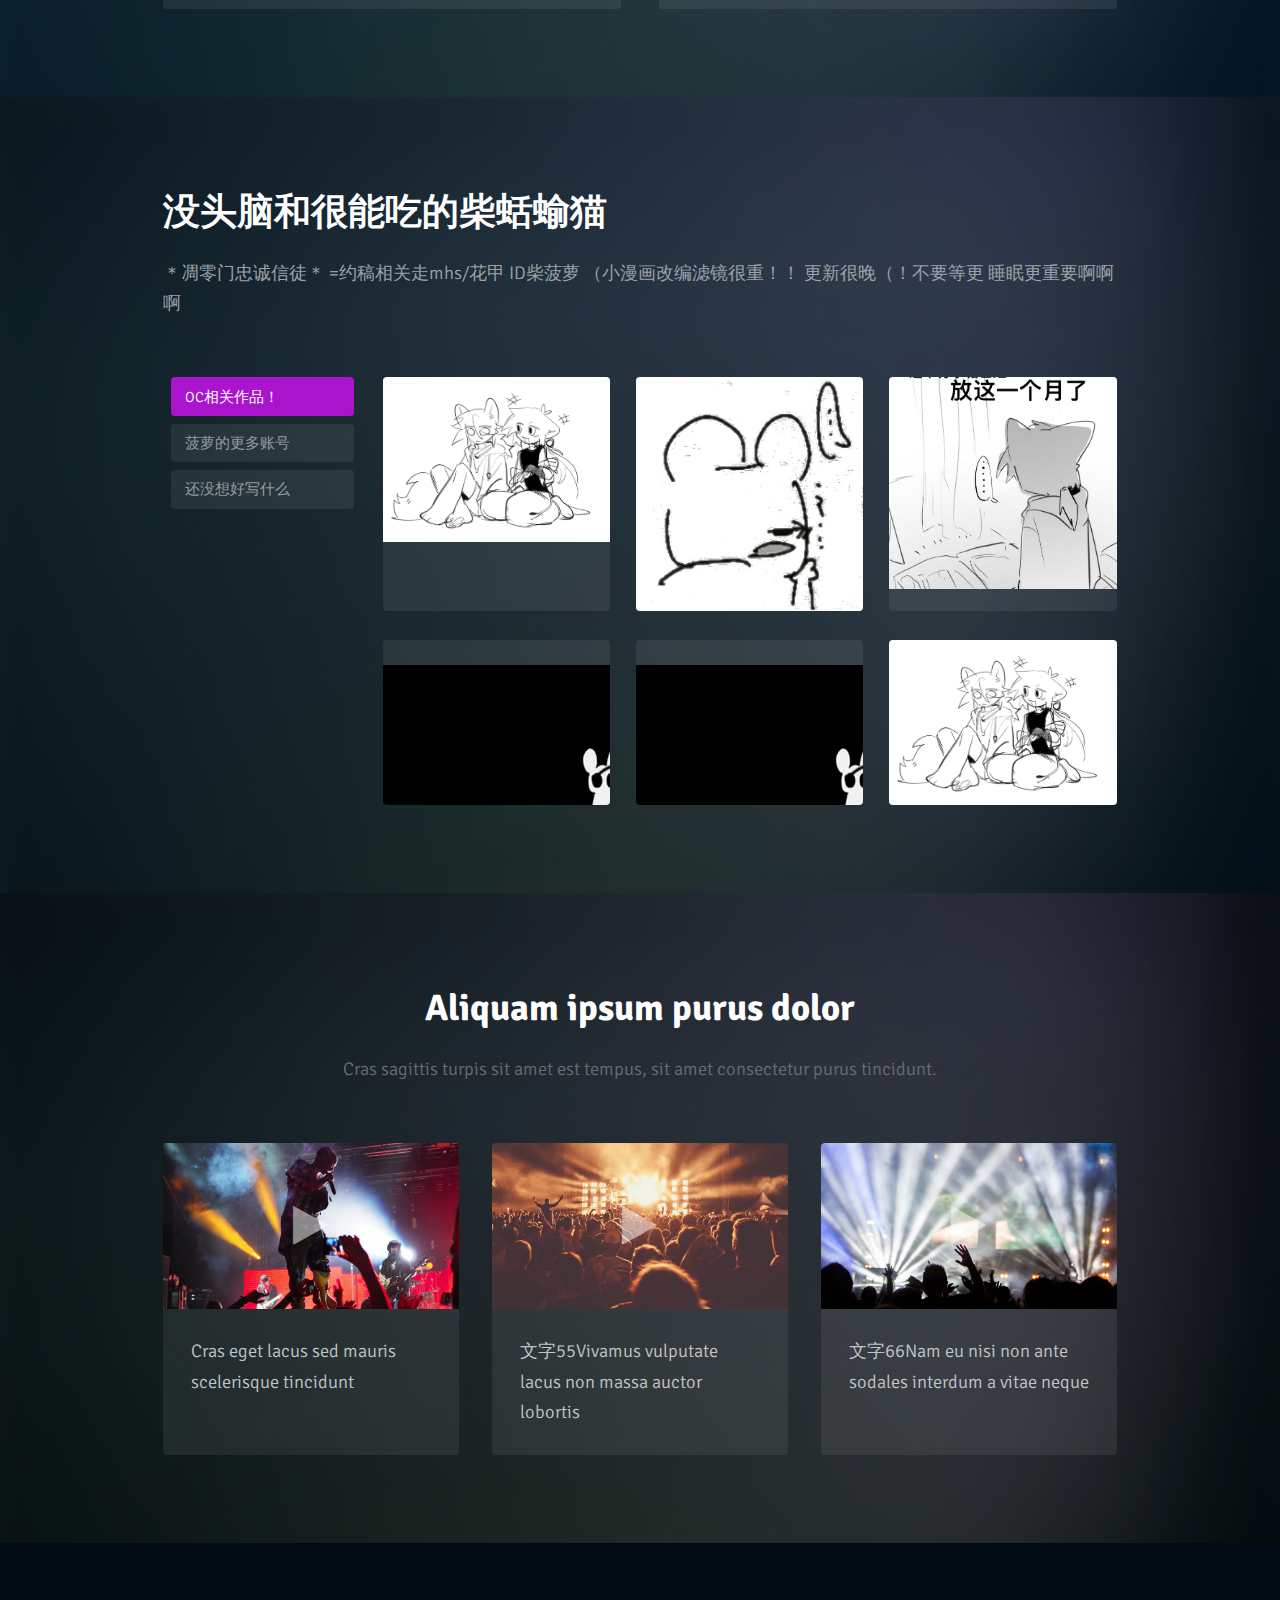
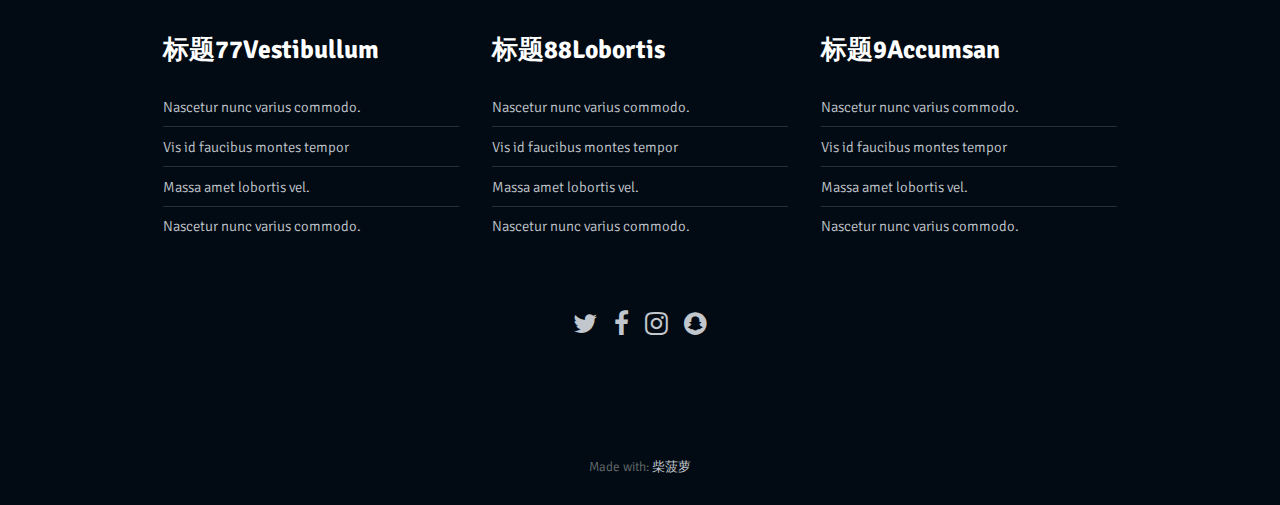
==== commit f6cf56ae: "customized playroom and info html" ====
--- a/index.html
+++ b/index.html
@@ -23,7 +23,7 @@
 			<nav id="menu">
 				<ul class="links">
 					<li><a href="index.html">主页</a></li>
-					<li><a href="generic.html">Generic</a></li>
+					<li><a href="info.html">Generic</a></li>
 					<li><a href="elements.html">Elements</a></li>
 				</ul>
 			</nav>
@@ -53,7 +53,7 @@
 					<div class="inner">
 						<header class="align-center">
 							<h2>蛞蝓猫回忆录</h2>
-							<p>欣赏柴菠为oc创作的设计和作品，以及oc的故事！.</p>
+							<p>欣赏柴菠为oc创作的设计和作品，以及oc们的故事！.</p>
 						</header>
 						<!-- 2 Column Video Section -->
 							<div class="flex flex-2">
@@ -65,9 +65,9 @@
 										</div>
 									</div>
 									<p class="caption">
-										文字2字幕Pellentesque at nunc vitae urna suscipit mollis nec in arcu
+										柴菠萝（没头脑且很能吃）和灯泡（聪明绝顶举世无双）的故事！
 									</p>
-									<a href="generic.html" class="link"><span>Click Me</span></a>
+									<a href="info.html" class="link"><span>Click Me</span></a>
 								</div>
 								<div class="video col">
 									<div class="image fit">
@@ -77,9 +77,9 @@
 										</div>
 									</div>
 									<p class="caption">
-										文字3字幕Morbi mattis ligula ut eros ipsum aliquam iaculis dictum suscipit
+										柴菠萝的视频放映厅
 									</p>
-									<a href="blank.html" class="link"><span>Click Me</span></a>
+									<a href="generic.html" class="link"><span>Click Me</span></a>
 								</div>
 							</div>
 					</div>
@@ -129,7 +129,7 @@
 											<!-- Video Thumbnail -->
 												<div class="video col">
 													<div class="image fit">
-														<img src="images/白猫比叶.jpg" alt="">
+														<img src="images/等待啊.jpg" alt="">
 														<div class="arrow">
 															<div class="icon fa-play"></div>
 														</div>
@@ -311,7 +311,7 @@
 									<p class="caption">
 										Cras eget lacus sed mauris scelerisque tincidunt
 									</p>
-									<a href="generic.html" class="link"><span>Click Me</span></a>
+									<a href="info.html" class="link"><span>Click Me</span></a>
 								</div>
 								<div class="video col">
 									<div class="image fit">
@@ -323,7 +323,7 @@
 									<p class="caption">
 										文字55Vivamus vulputate lacus non massa auctor lobortis
 									</p>
-									<a href="generic.html" class="link"><span>Click Me</span></a>
+									<a href="info.html" class="link"><span>Click Me</span></a>
 								</div>
 								<div class="video col">
 									<div class="image fit">
@@ -335,7 +335,7 @@
 									<p class="caption">
 										文字66Nam eu nisi non ante sodales interdum a vitae neque
 									</p>
-									<a href="generic.html" class="link"><span>Click Me</span></a>
+									<a href="info.html" class="link"><span>Click Me</span></a>
 								</div>
 							</div>
 					</div>
